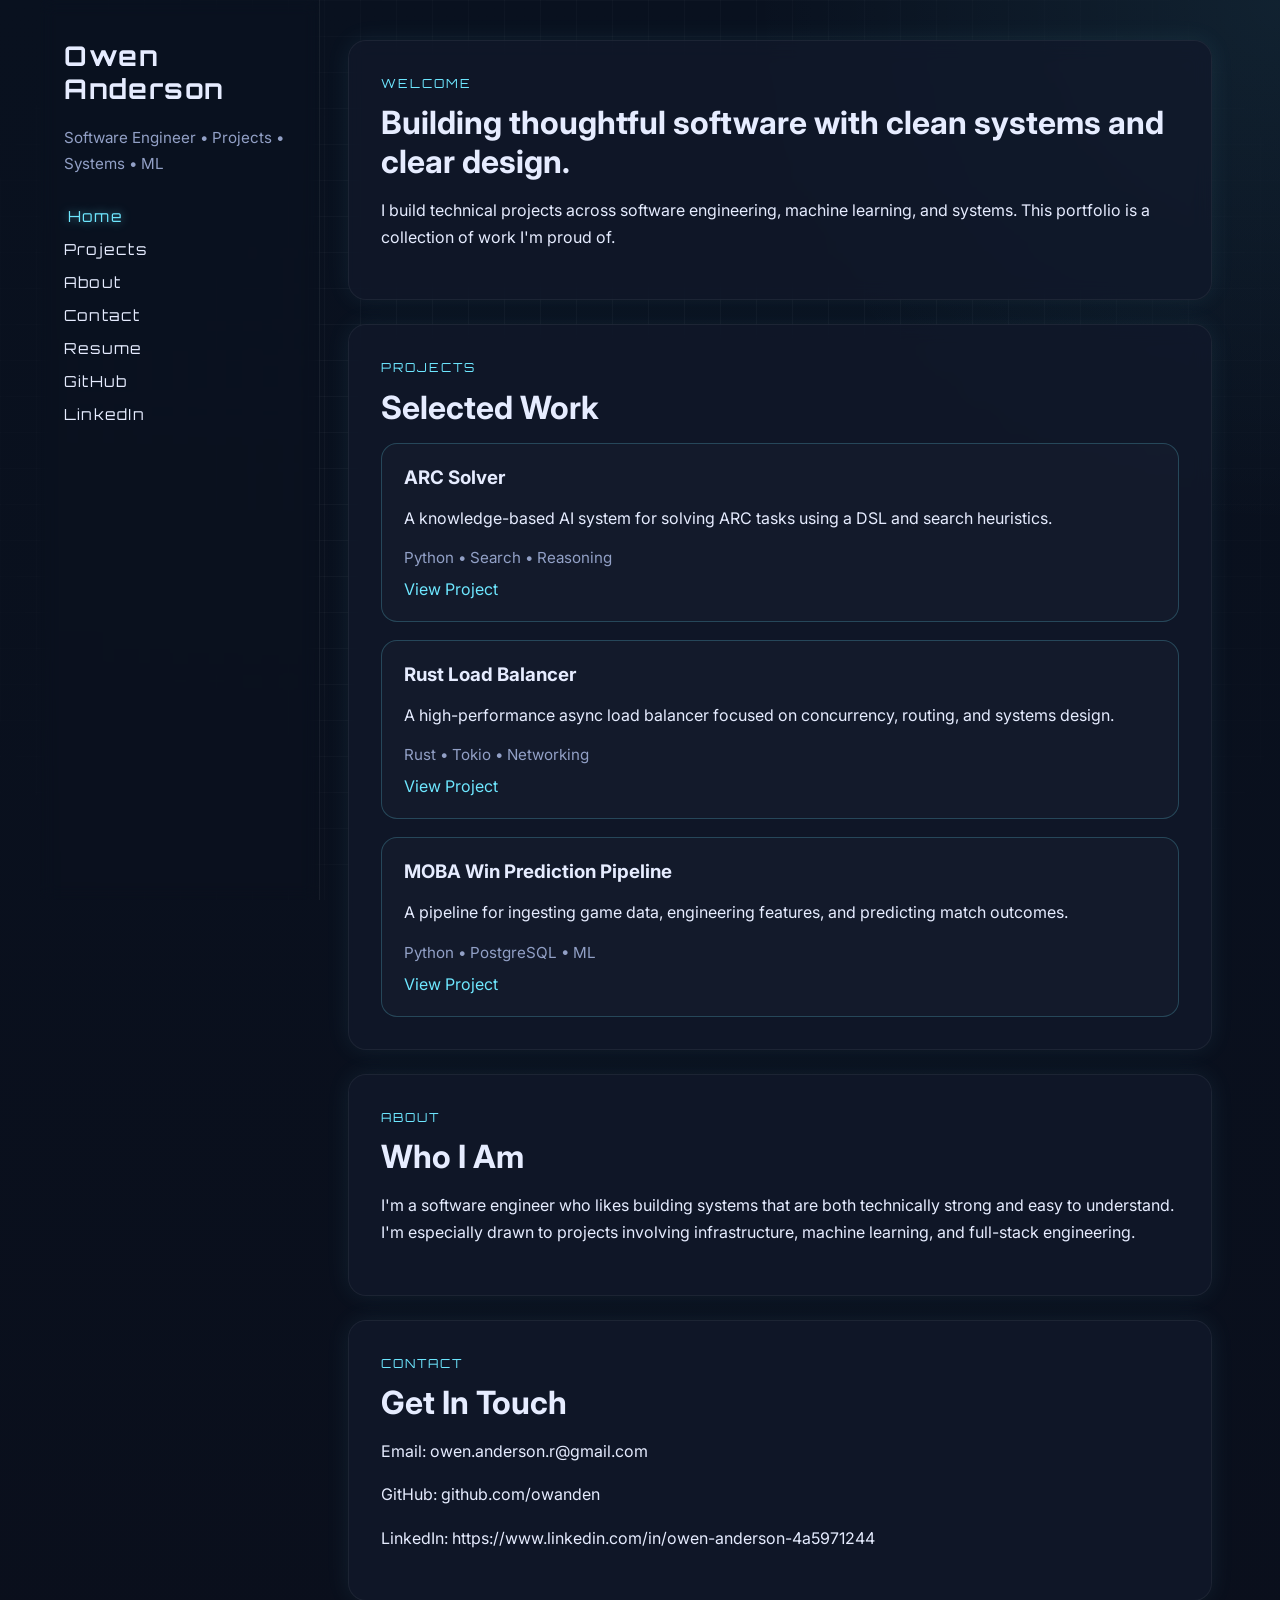
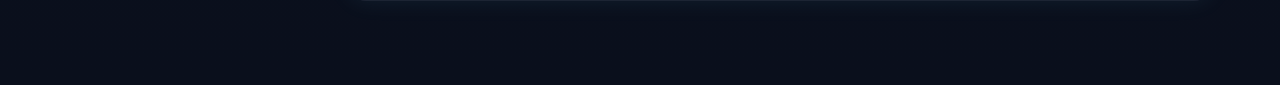
==== index.html @ 8ccf1b40 "small fix" ====
<!DOCTYPE html>
<html lang="en">

<head>
    <meta charset="UTF-8" />
    <meta name="viewport" content="width=device-width, initial-scale=1.0" />
    <title>Owen Anderson | Portfolio</title>

    <link rel="preconnect" href="https://fonts.googleapis.com">
    <link rel="preconnect" href="https://fonts.gstatic.com" crossorigin>
    <link
        href="https://fonts.googleapis.com/css2?family=Inter:wght@400;500;600&family=Orbitron:wght@500;700&display=swap"
        rel="stylesheet">

    <link rel="stylesheet" href="style.css" />
</head>

<body>
    <div class="background-grid"></div>

    <div class="layout">
        <aside class="sidebar">
            <div class="sidebar-inner">
                <h1 class="site-title">Owen Anderson</h1>
                <p class="site-tagline">Software Engineer • Projects • Systems • ML</p>

                <nav class="nav">
                    <a href="#home" class="nav-link">Home</a>
                    <a href="#projects" class="nav-link">Projects</a>
                    <a href="#about" class="nav-link">About</a>
                    <a href="#contact" class="nav-link">Contact</a>
                    <a href="Resume.pdf" class="nav-link" target="_blank">Resume</a>
                    <a href="https://github.com/owanden" class="nav-link" target="_blank">GitHub</a>
                    <a href="https://www.linkedin.com/in/owen-anderson-4a5971244" class="nav-link"
                        target="_blank">LinkedIn</a>
                </nav>
            </div>
        </aside>

        <main class="content">
            <section id="home" class="panel hero">
                <p class="eyebrow">WELCOME</p>
                <h2>Building thoughtful software with clean systems and clear design.</h2>
                <p>
                    I build technical projects across software engineering, machine learning,
                    and systems. This portfolio is a collection of work I'm proud of.
                </p>
            </section>

            <section id="projects" class="panel">
                <p class="eyebrow">PROJECTS</p>
                <h2>Selected Work</h2>

                <div class="project-list">
                    <article class="project-card">
                        <h3>ARC Solver</h3>
                        <p>
                            A knowledge-based AI system for solving ARC tasks using a DSL and search heuristics.
                        </p>
                        <div class="project-meta">Python • Search • Reasoning</div>
                        <a href="#">View Project</a>
                    </article>

                    <article class="project-card">
                        <h3>Rust Load Balancer</h3>
                        <p>
                            A high-performance async load balancer focused on concurrency, routing, and systems design.
                        </p>
                        <div class="project-meta">Rust • Tokio • Networking</div>
                        <a href="#">View Project</a>
                    </article>

                    <article class="project-card">
                        <h3>MOBA Win Prediction Pipeline</h3>
                        <p>
                            A pipeline for ingesting game data, engineering features, and predicting match outcomes.
                        </p>
                        <div class="project-meta">Python • PostgreSQL • ML</div>
                        <a href="#">View Project</a>
                    </article>
                </div>
            </section>

            <section id="about" class="panel">
                <p class="eyebrow">ABOUT</p>
                <h2>Who I Am</h2>
                <p>
                    I'm a software engineer who likes building systems that are both technically strong
                    and easy to understand. I'm especially drawn to projects involving infrastructure,
                    machine learning, and full-stack engineering.
                </p>
            </section>

            <section id="contact" class="panel">
                <p class="eyebrow">CONTACT</p>
                <h2>Get In Touch</h2>
                <p>Email: owen.anderson.r@gmail.com</p>
                <p>GitHub: github.com/owanden</p>
                <p>LinkedIn: https://www.linkedin.com/in/owen-anderson-4a5971244</p>
            </section>
        </main>
    </div>

    <script src="script.js"></script>
</body>

</html>
---- style.css ----
:root {
    --bg: #0a0f1c;
    --bg-secondary: #11192b;
    --panel: rgba(17, 25, 43, 0.78);
    --text: #e6ecff;
    --muted: #92a0c6;
    --accent: #6ee7ff;
    --accent-hover: #9af0ff;
    --border: rgba(110, 231, 255, 0.22);
    --shadow: 0 0 24px rgba(110, 231, 255, 0.08);
    --max-width: 1200px;
    --sidebar-width: 280px;
    --radius: 18px;
}

* {
    box-sizing: border-box;
}

html {
    scroll-behavior: smooth;
}

body {
    margin: 0;
    background:
        radial-gradient(circle at top right, rgba(110, 231, 255, 0.08), transparent 25%),
        linear-gradient(180deg, #09111f 0%, #0a0f1c 100%);
    color: var(--text);
    font-family: "Inter", sans-serif;
    min-height: 100vh;
    position: relative;
}

.background-grid {
    position: fixed;
    inset: 0;
    background-image:
        linear-gradient(rgba(255, 255, 255, 0.03) 1px, transparent 1px),
        linear-gradient(90deg, rgba(255, 255, 255, 0.03) 1px, transparent 1px);
    background-size: 36px 36px;
    mask-image: radial-gradient(circle at center, black 40%, transparent 100%);
    pointer-events: none;
    z-index: 0;
}

.layout {
    display: flex;
    max-width: var(--max-width);
    margin: 0 auto;
    position: relative;
    z-index: 1;
}

.sidebar {
    width: var(--sidebar-width);
    min-height: 100vh;
    position: sticky;
    top: 0;
    align-self: flex-start;
    padding: 40px 24px;
    border-right: 1px solid rgba(255, 255, 255, 0.06);
    backdrop-filter: blur(8px);
}

.sidebar-inner {
    display: flex;
    flex-direction: column;
    gap: 20px;
}

.site-title {
    margin: 0;
    font-family: "Orbitron", sans-serif;
    font-size: 1.7rem;
    line-height: 1.2;
    letter-spacing: 0.06em;
}

.site-tagline {
    margin: 0;
    color: var(--muted);
    font-size: 0.95rem;
}

.nav {
    display: flex;
    flex-direction: column;
    gap: 14px;
    margin-top: 10px;
}

.nav-link {
    color: var(--text);
    text-decoration: none;
    font-family: "Orbitron", sans-serif;
    font-size: 0.95rem;
    letter-spacing: 0.08em;
    width: fit-content;
    transition: color 0.2s ease, text-shadow 0.2s ease, transform 0.2s ease;
}

.nav-link:hover,
.nav-link.active {
    color: var(--accent);
    text-shadow: 0 0 10px rgba(110, 231, 255, 0.6);
    transform: translateX(4px);
}

.content {
    flex: 1;
    padding: 40px 28px 60px;
}

.panel {
    background: var(--panel);
    border: 1px solid rgba(255, 255, 255, 0.06);
    box-shadow: var(--shadow);
    border-radius: var(--radius);
    padding: 32px;
    margin-bottom: 24px;
    backdrop-filter: blur(10px);
}

.eyebrow {
    margin: 0 0 10px;
    color: var(--accent);
    font-family: "Orbitron", sans-serif;
    font-size: 0.78rem;
    letter-spacing: 0.16em;
}

h2 {
    margin-top: 0;
    margin-bottom: 16px;
    font-size: 2rem;
    line-height: 1.2;
}

p {
    color: var(--text);
    line-height: 1.7;
}

.project-list {
    display: grid;
    gap: 18px;
}

.project-card {
    padding: 22px;
    border-radius: 16px;
    background: rgba(255, 255, 255, 0.02);
    border: 1px solid var(--border);
    transition: transform 0.2s ease, border-color 0.2s ease, box-shadow 0.2s ease;
}

.project-card:hover {
    transform: translateY(-3px);
    border-color: rgba(110, 231, 255, 0.5);
    box-shadow: 0 0 22px rgba(110, 231, 255, 0.08);
}

.project-card h3 {
    margin-top: 0;
    margin-bottom: 10px;
}

.project-meta {
    color: var(--muted);
    font-size: 0.95rem;
    margin-bottom: 12px;
}

.project-card a {
    color: var(--accent);
    text-decoration: none;
}

.project-card a:hover {
    color: var(--accent-hover);
}

@media (max-width: 900px) {
    .layout {
        flex-direction: column;
    }

    .sidebar {
        width: 100%;
        min-height: auto;
        position: relative;
        border-right: none;
        border-bottom: 1px solid rgba(255, 255, 255, 0.06);
    }

    .content {
        padding-top: 24px;
    }

    .nav {
        flex-wrap: wrap;
        flex-direction: row;
    }
}

@media (max-width: 600px) {

    .content,
    .sidebar {
        padding-left: 18px;
        padding-right: 18px;
    }

    .panel {
        padding: 22px;
    }

    h2 {
        font-size: 1.6rem;
    }

    .site-title {
        font-size: 1.4rem;
    }
}
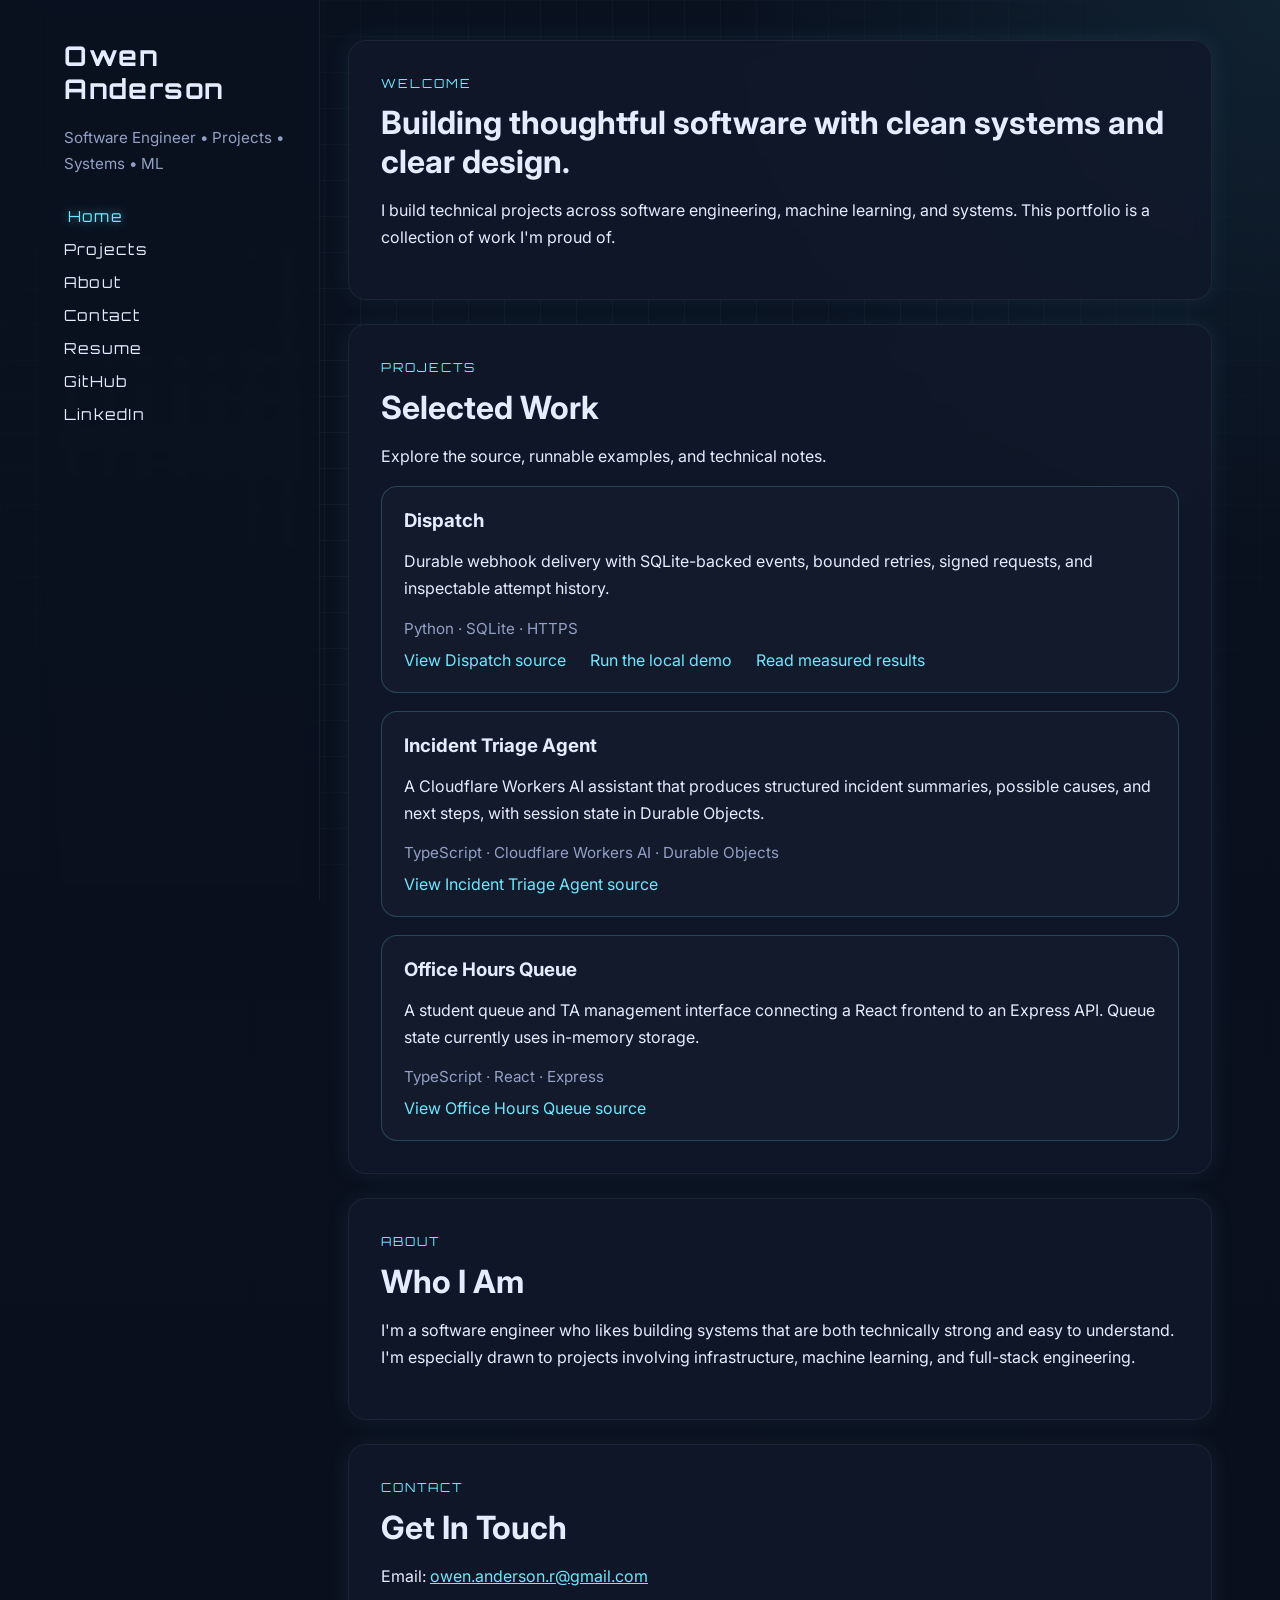
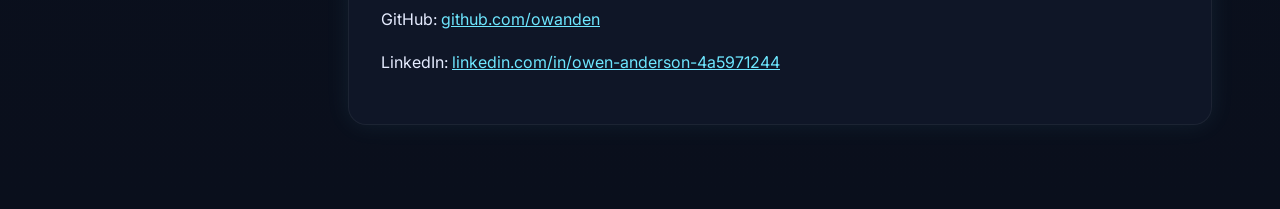
==== commit caf91871: "Replace placeholder project links with public source and demos" ====
--- a/index.html
+++ b/index.html
@@ -24,15 +24,15 @@
                 <h1 class="site-title">Owen Anderson</h1>
                 <p class="site-tagline">Software Engineer • Projects • Systems • ML</p>
 
-                <nav class="nav">
+                <nav class="nav" aria-label="Main navigation">
                     <a href="#home" class="nav-link">Home</a>
                     <a href="#projects" class="nav-link">Projects</a>
                     <a href="#about" class="nav-link">About</a>
                     <a href="#contact" class="nav-link">Contact</a>
-                    <a href="Resume.pdf" class="nav-link" target="_blank">Resume</a>
-                    <a href="https://github.com/owanden" class="nav-link" target="_blank">GitHub</a>
+                    <a href="Resume.pdf" class="nav-link" target="_blank" rel="noopener noreferrer">Resume</a>
+                    <a href="https://github.com/owanden" class="nav-link" target="_blank" rel="noopener noreferrer">GitHub</a>
                     <a href="https://www.linkedin.com/in/owen-anderson-4a5971244" class="nav-link"
-                        target="_blank">LinkedIn</a>
+                        target="_blank" rel="noopener noreferrer">LinkedIn</a>
                 </nav>
             </div>
         </aside>
@@ -51,32 +51,40 @@
                 <p class="eyebrow">PROJECTS</p>
                 <h2>Selected Work</h2>
 
+                <p>Explore the source, runnable examples, and technical notes.</p>
                 <div class="project-list">
                     <article class="project-card">
-                        <h3>ARC Solver</h3>
+                        <h3>Dispatch</h3>
                         <p>
-                            A knowledge-based AI system for solving ARC tasks using a DSL and search heuristics.
+                            Durable webhook delivery with SQLite-backed events, bounded retries,
+                            signed requests, and inspectable attempt history.
                         </p>
-                        <div class="project-meta">Python • Search • Reasoning</div>
-                        <a href="#">View Project</a>
+                        <div class="project-meta">Python · SQLite · HTTPS</div>
+                        <div class="project-actions">
+                            <a href="https://github.com/owanden/dispatch">View Dispatch source</a>
+                            <a href="https://github.com/owanden/dispatch#run-the-demo">Run the local demo</a>
+                            <a href="https://github.com/owanden/dispatch/blob/main/docs/benchmarks.md">Read measured results</a>
+                        </div>
                     </article>
 
                     <article class="project-card">
-                        <h3>Rust Load Balancer</h3>
+                        <h3>Incident Triage Agent</h3>
                         <p>
-                            A high-performance async load balancer focused on concurrency, routing, and systems design.
+                            A Cloudflare Workers AI assistant that produces structured incident summaries,
+                            possible causes, and next steps, with session state in Durable Objects.
                         </p>
-                        <div class="project-meta">Rust • Tokio • Networking</div>
-                        <a href="#">View Project</a>
+                        <div class="project-meta">TypeScript · Cloudflare Workers AI · Durable Objects</div>
+                        <a href="https://github.com/owanden/cf_ai_incident_triage_agent">View Incident Triage Agent source</a>
                     </article>
 
                     <article class="project-card">
-                        <h3>MOBA Win Prediction Pipeline</h3>
+                        <h3>Office Hours Queue</h3>
                         <p>
-                            A pipeline for ingesting game data, engineering features, and predicting match outcomes.
+                            A student queue and TA management interface connecting a React frontend
+                            to an Express API. Queue state currently uses in-memory storage.
                         </p>
-                        <div class="project-meta">Python • PostgreSQL • ML</div>
-                        <a href="#">View Project</a>
+                        <div class="project-meta">TypeScript · React · Express</div>
+                        <a href="https://github.com/owanden/OH-Queue">View Office Hours Queue source</a>
                     </article>
                 </div>
             </section>
@@ -94,9 +102,9 @@
             <section id="contact" class="panel">
                 <p class="eyebrow">CONTACT</p>
                 <h2>Get In Touch</h2>
-                <p>Email: owen.anderson.r@gmail.com</p>
-                <p>GitHub: github.com/owanden</p>
-                <p>LinkedIn: https://www.linkedin.com/in/owen-anderson-4a5971244</p>
+                <p>Email: <a href="mailto:owen.anderson.r@gmail.com">owen.anderson.r@gmail.com</a></p>
+                <p>GitHub: <a href="https://github.com/owanden">github.com/owanden</a></p>
+                <p>LinkedIn: <a href="https://www.linkedin.com/in/owen-anderson-4a5971244">linkedin.com/in/owen-anderson-4a5971244</a></p>
             </section>
         </main>
     </div>
--- a/style.css
+++ b/style.css
@@ -109,6 +109,7 @@
 
 .content {
     flex: 1;
+    min-width: 0;
     padding: 40px 28px 60px;
 }
 
@@ -223,4 +224,31 @@
     .site-title {
         font-size: 1.4rem;
     }
-}+}
+.project-actions {
+    display: flex;
+    flex-wrap: wrap;
+    gap: 12px 24px;
+}
+
+#contact a {
+    color: var(--accent);
+    overflow-wrap: anywhere;
+}
+
+a:focus-visible {
+    outline: 2px solid var(--accent);
+    outline-offset: 5px;
+    border-radius: 2px;
+}
+
+@media (prefers-reduced-motion: reduce) {
+    html {
+        scroll-behavior: auto;
+    }
+
+    .nav-link,
+    .project-card {
+        transition: none;
+    }
+}
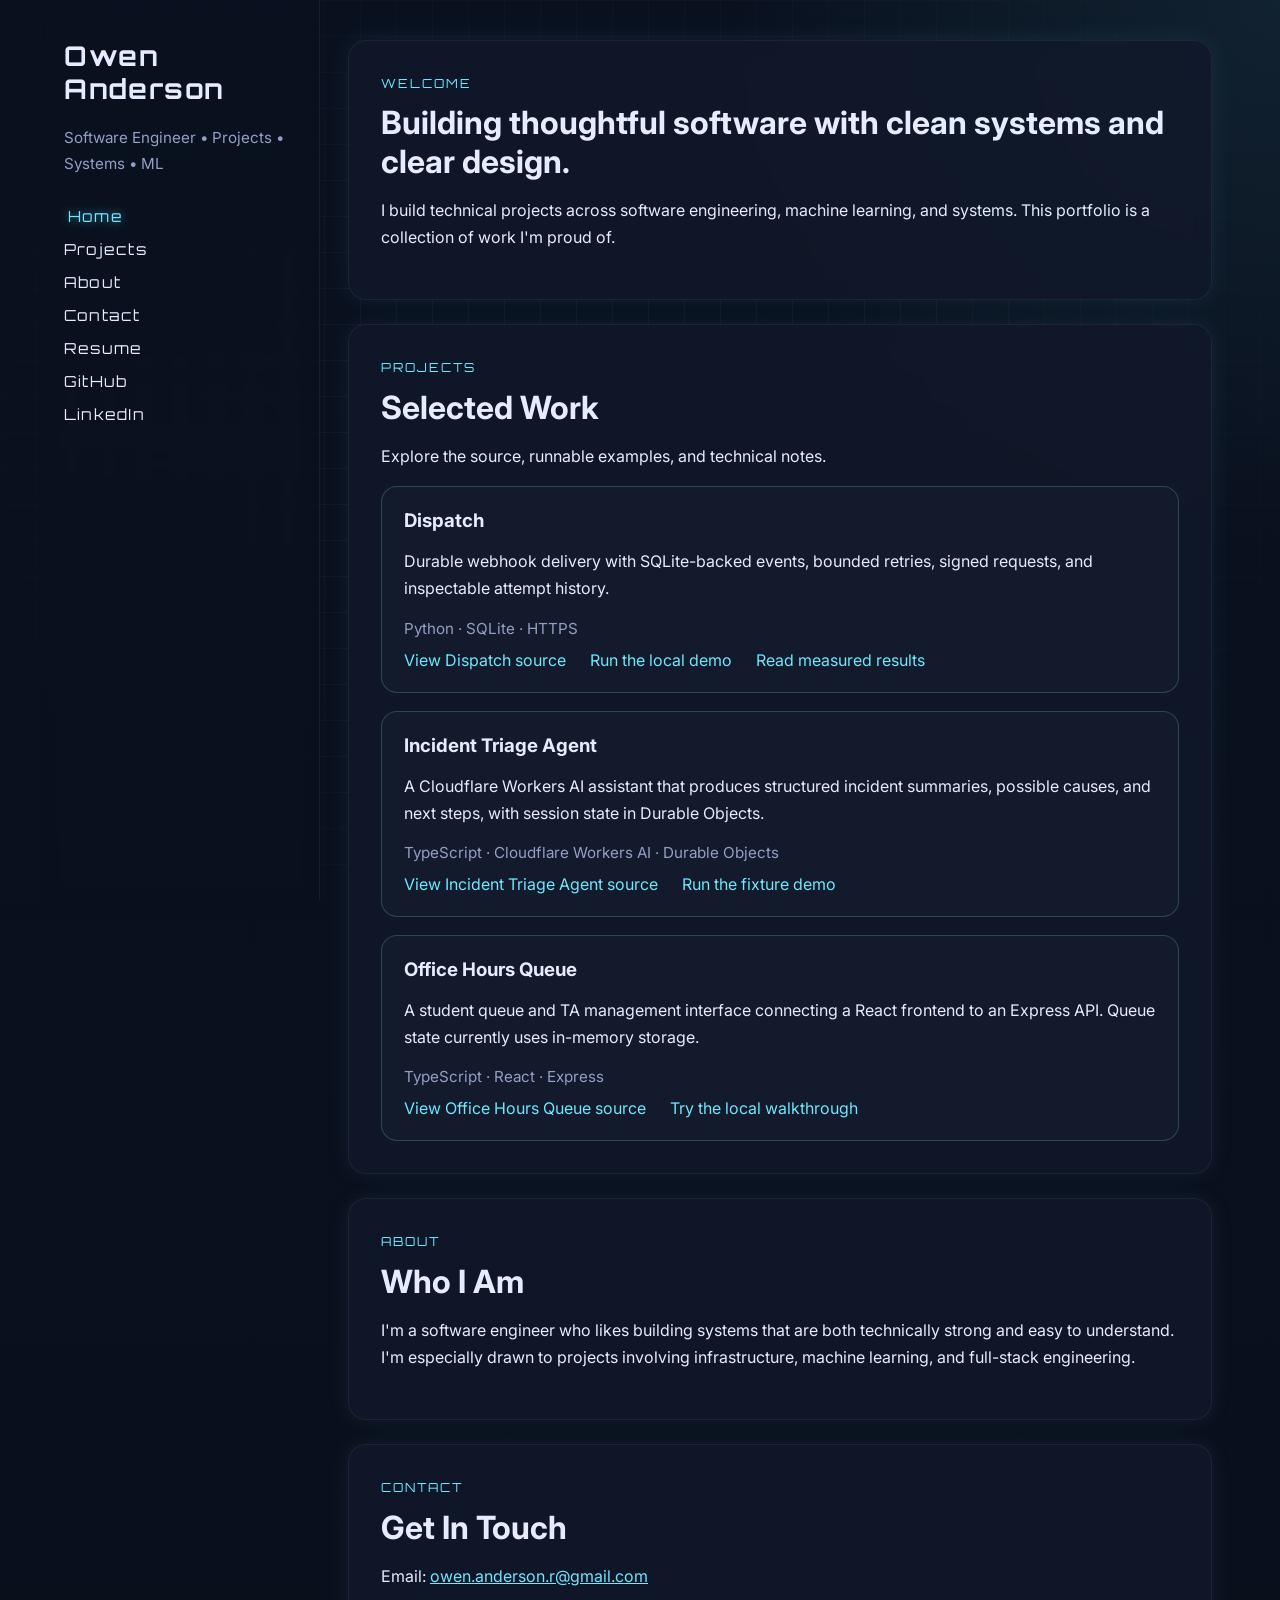
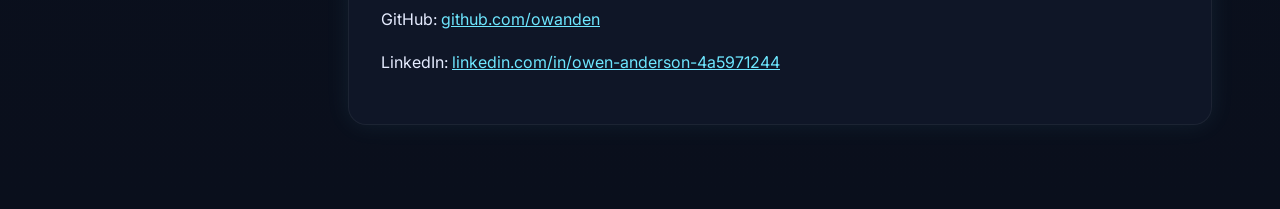
==== commit ff932caa: "Link project demos from portfolio cards" ====
--- a/index.html
+++ b/index.html
@@ -12,7 +12,7 @@
         href="https://fonts.googleapis.com/css2?family=Inter:wght@400;500;600&family=Orbitron:wght@500;700&display=swap"
         rel="stylesheet">
 
-    <link rel="stylesheet" href="style.css" />
+    <link rel="stylesheet" href="style.css?v=20261020" />
 </head>
 
 <body>
@@ -74,7 +74,10 @@
                             possible causes, and next steps, with session state in Durable Objects.
                         </p>
                         <div class="project-meta">TypeScript · Cloudflare Workers AI · Durable Objects</div>
-                        <a href="https://github.com/owanden/cf_ai_incident_triage_agent">View Incident Triage Agent source</a>
+                        <div class="project-actions">
+                            <a href="https://github.com/owanden/cf_ai_incident_triage_agent">View Incident Triage Agent source</a>
+                            <a href="https://github.com/owanden/cf_ai_incident_triage_agent#run-the-fixture-demo">Run the fixture demo</a>
+                        </div>
                     </article>
 
                     <article class="project-card">
@@ -84,7 +87,10 @@
                             to an Express API. Queue state currently uses in-memory storage.
                         </p>
                         <div class="project-meta">TypeScript · React · Express</div>
-                        <a href="https://github.com/owanden/OH-Queue">View Office Hours Queue source</a>
+                        <div class="project-actions">
+                            <a href="https://github.com/owanden/OH-Queue">View Office Hours Queue source</a>
+                            <a href="https://github.com/owanden/OH-Queue/blob/main/docs/demo.md">Try the local walkthrough</a>
+                        </div>
                     </article>
                 </div>
             </section>
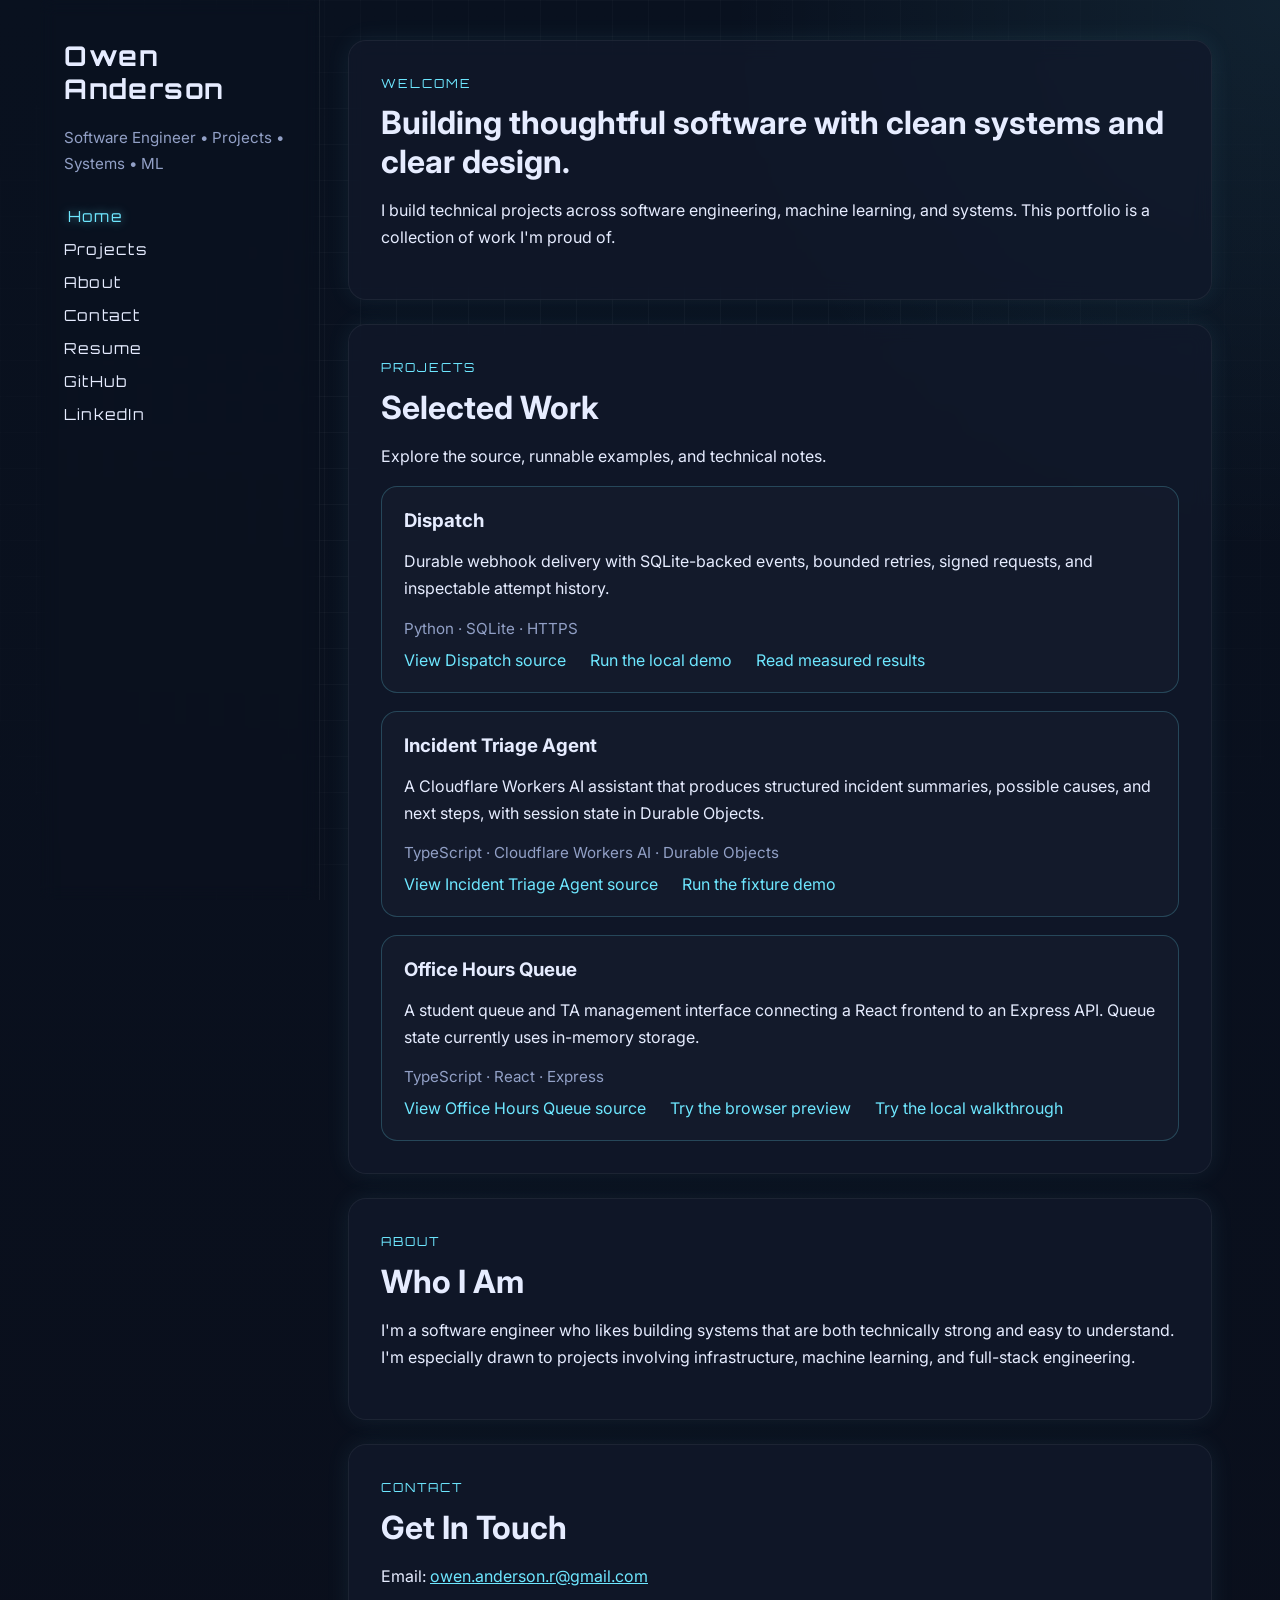
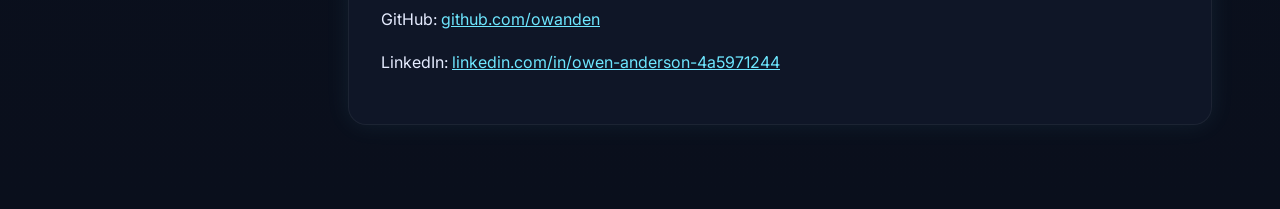
==== commit ebe3a221: "Publish synthetic queue preview on portfolio" ====
--- a/index.html
+++ b/index.html
@@ -89,6 +89,7 @@
                         <div class="project-meta">TypeScript · React · Express</div>
                         <div class="project-actions">
                             <a href="https://github.com/owanden/OH-Queue">View Office Hours Queue source</a>
+                            <a href="demos/office-hours-queue/">Try the browser preview</a>
                             <a href="https://github.com/owanden/OH-Queue/blob/main/docs/demo.md">Try the local walkthrough</a>
                         </div>
                     </article>
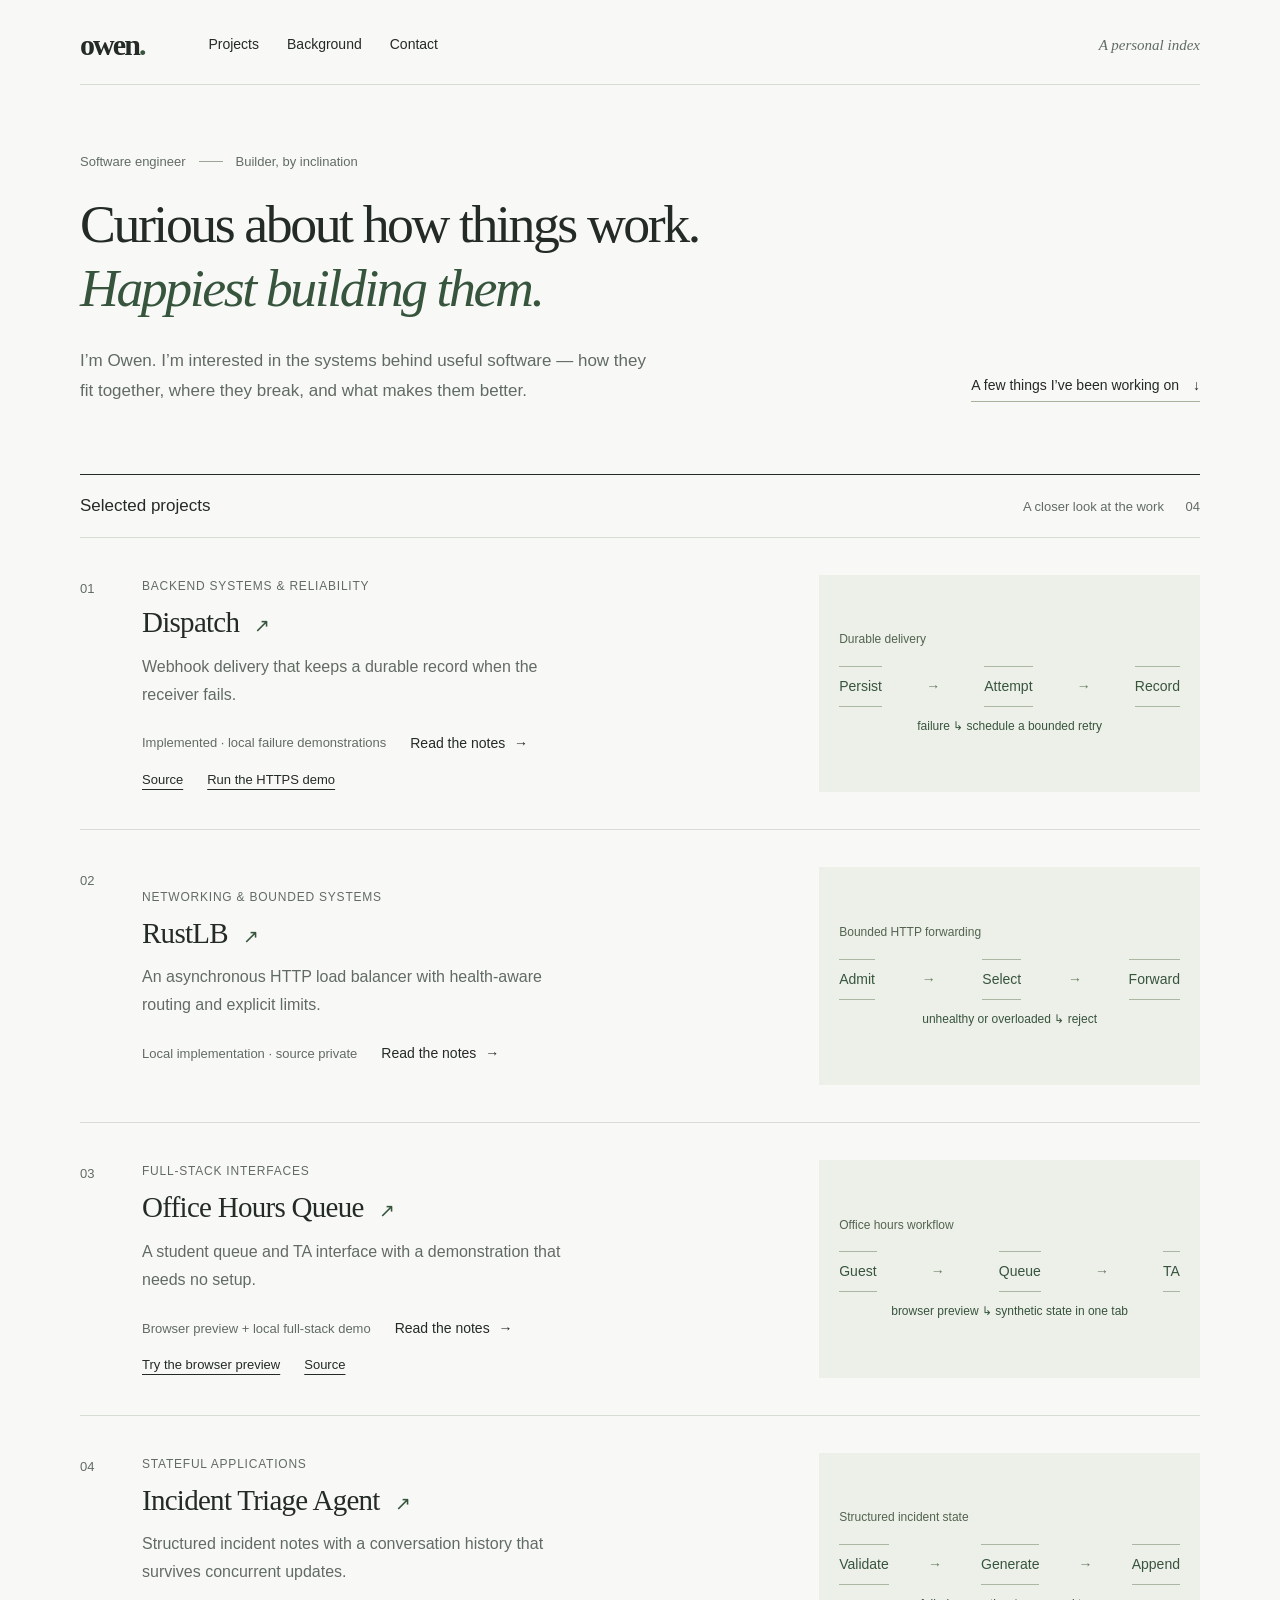
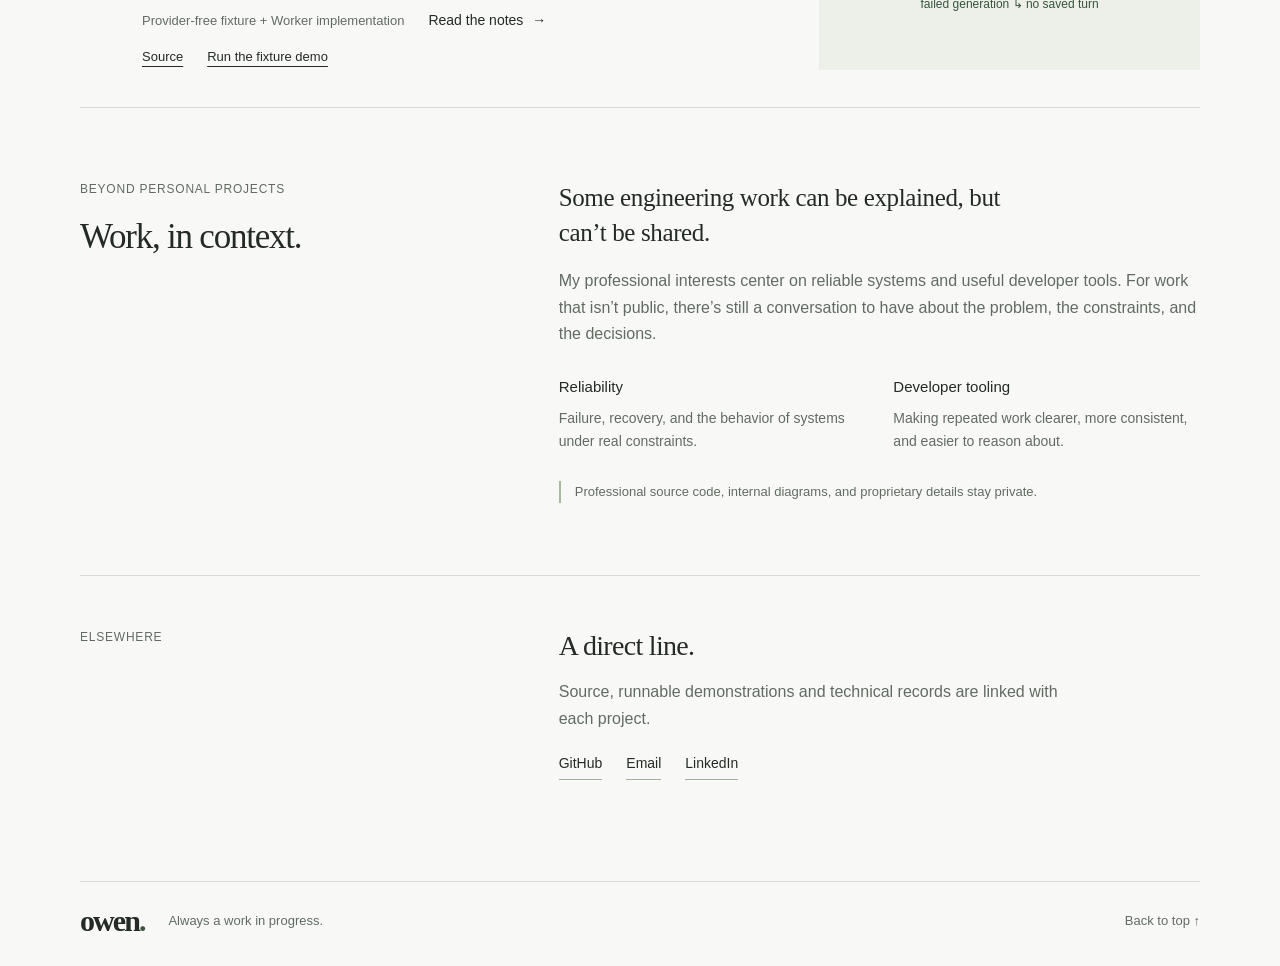
==== commit e67bf90e: "Publish project-first portfolio redesign with RustLB" ====
--- a/index.html
+++ b/index.html
@@ -1,122 +1,6 @@
-<!DOCTYPE html>
-<html lang="en">
-
-<head>
-    <meta charset="UTF-8" />
-    <meta name="viewport" content="width=device-width, initial-scale=1.0" />
-    <title>Owen Anderson | Portfolio</title>
-
-    <link rel="preconnect" href="https://fonts.googleapis.com">
-    <link rel="preconnect" href="https://fonts.gstatic.com" crossorigin>
-    <link
-        href="https://fonts.googleapis.com/css2?family=Inter:wght@400;500;600&family=Orbitron:wght@500;700&display=swap"
-        rel="stylesheet">
-
-    <link rel="stylesheet" href="style.css?v=20261020" />
-</head>
-
-<body>
-    <div class="background-grid"></div>
-
-    <div class="layout">
-        <aside class="sidebar">
-            <div class="sidebar-inner">
-                <h1 class="site-title">Owen Anderson</h1>
-                <p class="site-tagline">Software Engineer • Projects • Systems • ML</p>
-
-                <nav class="nav" aria-label="Main navigation">
-                    <a href="#home" class="nav-link">Home</a>
-                    <a href="#projects" class="nav-link">Projects</a>
-                    <a href="#about" class="nav-link">About</a>
-                    <a href="#contact" class="nav-link">Contact</a>
-                    <a href="Resume.pdf" class="nav-link" target="_blank" rel="noopener noreferrer">Resume</a>
-                    <a href="https://github.com/owanden" class="nav-link" target="_blank" rel="noopener noreferrer">GitHub</a>
-                    <a href="https://www.linkedin.com/in/owen-anderson-4a5971244" class="nav-link"
-                        target="_blank" rel="noopener noreferrer">LinkedIn</a>
-                </nav>
-            </div>
-        </aside>
-
-        <main class="content">
-            <section id="home" class="panel hero">
-                <p class="eyebrow">WELCOME</p>
-                <h2>Building thoughtful software with clean systems and clear design.</h2>
-                <p>
-                    I build technical projects across software engineering, machine learning,
-                    and systems. This portfolio is a collection of work I'm proud of.
-                </p>
-            </section>
-
-            <section id="projects" class="panel">
-                <p class="eyebrow">PROJECTS</p>
-                <h2>Selected Work</h2>
-
-                <p>Explore the source, runnable examples, and technical notes.</p>
-                <div class="project-list">
-                    <article class="project-card">
-                        <h3>Dispatch</h3>
-                        <p>
-                            Durable webhook delivery with SQLite-backed events, bounded retries,
-                            signed requests, and inspectable attempt history.
-                        </p>
-                        <div class="project-meta">Python · SQLite · HTTPS</div>
-                        <div class="project-actions">
-                            <a href="https://github.com/owanden/dispatch">View Dispatch source</a>
-                            <a href="https://github.com/owanden/dispatch#run-the-demo">Run the local demo</a>
-                            <a href="https://github.com/owanden/dispatch/blob/main/docs/benchmarks.md">Read measured results</a>
-                        </div>
-                    </article>
-
-                    <article class="project-card">
-                        <h3>Incident Triage Agent</h3>
-                        <p>
-                            A Cloudflare Workers AI assistant that produces structured incident summaries,
-                            possible causes, and next steps, with session state in Durable Objects.
-                        </p>
-                        <div class="project-meta">TypeScript · Cloudflare Workers AI · Durable Objects</div>
-                        <div class="project-actions">
-                            <a href="https://github.com/owanden/cf_ai_incident_triage_agent">View Incident Triage Agent source</a>
-                            <a href="https://github.com/owanden/cf_ai_incident_triage_agent#run-the-fixture-demo">Run the fixture demo</a>
-                        </div>
-                    </article>
-
-                    <article class="project-card">
-                        <h3>Office Hours Queue</h3>
-                        <p>
-                            A student queue and TA management interface connecting a React frontend
-                            to an Express API. Queue state currently uses in-memory storage.
-                        </p>
-                        <div class="project-meta">TypeScript · React · Express</div>
-                        <div class="project-actions">
-                            <a href="https://github.com/owanden/OH-Queue">View Office Hours Queue source</a>
-                            <a href="demos/office-hours-queue/">Try the browser preview</a>
-                            <a href="https://github.com/owanden/OH-Queue/blob/main/docs/demo.md">Try the local walkthrough</a>
-                        </div>
-                    </article>
-                </div>
-            </section>
-
-            <section id="about" class="panel">
-                <p class="eyebrow">ABOUT</p>
-                <h2>Who I Am</h2>
-                <p>
-                    I'm a software engineer who likes building systems that are both technically strong
-                    and easy to understand. I'm especially drawn to projects involving infrastructure,
-                    machine learning, and full-stack engineering.
-                </p>
-            </section>
-
-            <section id="contact" class="panel">
-                <p class="eyebrow">CONTACT</p>
-                <h2>Get In Touch</h2>
-                <p>Email: <a href="mailto:owen.anderson.r@gmail.com">owen.anderson.r@gmail.com</a></p>
-                <p>GitHub: <a href="https://github.com/owanden">github.com/owanden</a></p>
-                <p>LinkedIn: <a href="https://www.linkedin.com/in/owen-anderson-4a5971244">linkedin.com/in/owen-anderson-4a5971244</a></p>
-            </section>
-        </main>
-    </div>
-
-    <script src="script.js"></script>
-</body>
-
-</html>+<!doctype html>
+<html lang="en"><head><meta charset="utf-8"><meta name="viewport" content="width=device-width, initial-scale=1"><meta name="color-scheme" content="light"><meta name="description" content="Software projects, engineering notes, and an interest in how things work."><meta property="og:title" content="Owen — Software engineer"><meta property="og:description" content="Software projects, engineering notes, and an interest in how things work."><meta property="og:type" content="website"><title>Owen — Software engineer</title><link rel="icon" href="/favicon.svg" type="image/svg+xml"><link rel="stylesheet" href="/styles.css"></head><body><a class="skip" href="#main">Skip to content</a><header class="site-header"><a class="wordmark" href="/" aria-label="Owen, home">owen<span class="wordmark-dot">.</span></a><nav aria-label="Main navigation"><a href="#projects">Projects</a><a href="#background">Background</a><a href="#elsewhere">Contact</a></nav><span class="header-note">A personal index</span></header>
+<main id="main"><div id="top"></div><section class="intro" aria-labelledby="intro-title"><div class="intro-caption"><span>Software engineer</span><span class="small-rule"></span><span>Builder, by inclination</span></div><h1 id="intro-title">Curious about how things work.<br><em>Happiest building them.</em></h1><div class="intro-bottom"><p>I’m Owen. I’m interested in the systems behind useful software — how they fit together, where they break, and what makes them better.</p><a class="text-link" href="#projects">A few things I’ve been working on <span aria-hidden="true">↓</span></a></div></section>
+<section class="projects" id="projects" aria-labelledby="projects-title"><div class="section-heading"><h2 id="projects-title">Selected projects</h2><span>A closer look at the work <span class="count">04</span></span></div><article class="project-row"><div class="project-number">01</div><div class="project-copy"><p class="eyebrow">Backend systems &amp; reliability</p><h3><a href="/projects/dispatch/">Dispatch<span class="project-arrow" aria-hidden="true">↗</span></a></h3><p class="project-description">Webhook delivery that keeps a durable record when the receiver fails.</p><div class="project-meta"><span>Implemented · local failure demonstrations</span><a href="/projects/dispatch/" aria-label="Read Dispatch">Read the notes <span aria-hidden="true">→</span></a></div><div class="project-links"><a href="https://github.com/owanden/dispatch">Source</a><a href="https://github.com/owanden/dispatch#run-the-demo">Run the HTTPS demo</a></div></div><div class="project-visual delivery-visual" aria-hidden="true"><div class="delivery-label">Durable delivery</div><div class="delivery-flow"><span>Persist</span><b>→</b><span>Attempt</span><b>→</b><span>Record</span></div><div class="delivery-retry">failure ↳ schedule a bounded retry</div></div></article><article class="project-row"><div class="project-number">02</div><div class="project-copy"><p class="eyebrow">Networking &amp; bounded systems</p><h3><a href="/projects/rustlb/">RustLB<span class="project-arrow" aria-hidden="true">↗</span></a></h3><p class="project-description">An asynchronous HTTP load balancer with health-aware routing and explicit limits.</p><div class="project-meta"><span>Local implementation · source private</span><a href="/projects/rustlb/" aria-label="Read RustLB">Read the notes <span aria-hidden="true">→</span></a></div></div><div class="project-visual delivery-visual" aria-hidden="true"><div class="delivery-label">Bounded HTTP forwarding</div><div class="delivery-flow"><span>Admit</span><b>→</b><span>Select</span><b>→</b><span>Forward</span></div><div class="delivery-retry">unhealthy or overloaded ↳ reject</div></div></article><article class="project-row"><div class="project-number">03</div><div class="project-copy"><p class="eyebrow">Full-stack interfaces</p><h3><a href="/projects/office-hours-queue/">Office Hours Queue<span class="project-arrow" aria-hidden="true">↗</span></a></h3><p class="project-description">A student queue and TA interface with a demonstration that needs no setup.</p><div class="project-meta"><span>Browser preview + local full-stack demo</span><a href="/projects/office-hours-queue/" aria-label="Read Office Hours Queue">Read the notes <span aria-hidden="true">→</span></a></div><div class="project-links"><a href="https://owanden.github.io/demos/office-hours-queue/">Try the browser preview</a><a href="https://github.com/owanden/OH-Queue">Source</a></div></div><div class="project-visual delivery-visual" aria-hidden="true"><div class="delivery-label">Office hours workflow</div><div class="delivery-flow"><span>Guest</span><b>→</b><span>Queue</span><b>→</b><span>TA</span></div><div class="delivery-retry">browser preview ↳ synthetic state in one tab</div></div></article><article class="project-row"><div class="project-number">04</div><div class="project-copy"><p class="eyebrow">Stateful applications</p><h3><a href="/projects/incident-triage/">Incident Triage Agent<span class="project-arrow" aria-hidden="true">↗</span></a></h3><p class="project-description">Structured incident notes with a conversation history that survives concurrent updates.</p><div class="project-meta"><span>Provider-free fixture + Worker implementation</span><a href="/projects/incident-triage/" aria-label="Read Incident Triage Agent">Read the notes <span aria-hidden="true">→</span></a></div><div class="project-links"><a href="https://github.com/owanden/cf_ai_incident_triage_agent">Source</a><a href="https://github.com/owanden/cf_ai_incident_triage_agent#run-the-fixture-demo">Run the fixture demo</a></div></div><div class="project-visual delivery-visual" aria-hidden="true"><div class="delivery-label">Structured incident state</div><div class="delivery-flow"><span>Validate</span><b>→</b><span>Generate</span><b>→</b><span>Append</span></div><div class="delivery-retry">failed generation ↳ no saved turn</div></div></article></section>
+<section class="background" id="background" aria-labelledby="background-title"><div><p class="eyebrow">Beyond personal projects</p><h2 id="background-title">Work, in context.</h2></div><div class="background-body"><p class="lead">Some engineering work can be explained, but can’t be shared.</p><p>My professional interests center on reliable systems and useful developer tools. For work that isn’t public, there’s still a conversation to have about the problem, the constraints, and the decisions.</p><div class="work-topics"><div><h3>Reliability</h3><p>Failure, recovery, and the behavior of systems under real constraints.</p></div><div><h3>Developer tooling</h3><p>Making repeated work clearer, more consistent, and easier to reason about.</p></div></div><p class="privacy-note">Professional source code, internal diagrams, and proprietary details stay private.</p></div></section>
+<section class="elsewhere" id="elsewhere" aria-labelledby="elsewhere-title"><p class="eyebrow">Elsewhere</p><div><h2 id="elsewhere-title">A direct line.</h2><p>Source, runnable demonstrations and technical records are linked with each project.</p><div class="case-links"><a class="text-link" href="https://github.com/owanden">GitHub</a><a class="text-link" href="mailto:owen.anderson.r@gmail.com">Email</a><a class="text-link" href="https://www.linkedin.com/in/owen-anderson-4a5971244">LinkedIn</a></div></div></section></main><footer class="site-footer"><a class="wordmark" href="/">owen<span class="wordmark-dot">.</span></a><p>Always a work in progress.</p><a href="#top">Back to top <span aria-hidden="true">↑</span></a></footer></body></html>
--- a/styles.css
+++ b/styles.css
@@ -0,0 +1,149 @@
+@layer reset, base, layout, components, responsive;
+@layer reset {
+  *, *::before, *::after { box-sizing: border-box; }
+  body, h1, h2, h3, p { margin: 0; }
+  svg { display: block; max-width: 100%; }
+}
+@layer base {
+  :root { --paper: #f8f9f7; --ink: #242a26; --muted: #626b63; --green: #37543d; --line: #d7ddd5; --wash: #edf0e9; --serif: Georgia, 'Times New Roman', serif; --sans: 'Segoe UI', Arial, sans-serif; }
+  html { scroll-behavior: smooth; scroll-padding-top: 32px; }
+  body { background: var(--paper); color: var(--ink); font-family: var(--sans); font-size: 16px; line-height: 1.65; -webkit-font-smoothing: antialiased; }
+  a { color: inherit; text-decoration-thickness: 1px; text-underline-offset: 5px; }
+  a:hover { color: var(--green); }
+  a:focus-visible { outline: 2px solid var(--green); outline-offset: 6px; border-radius: 1px; }
+  ::selection { background: #dbe4d4; color: #1c3524; }
+  h1, h2, h3 { font-weight: 400; }
+  .skip { position: fixed; left: 16px; top: -100px; z-index: 10; background: var(--ink); color: white; padding: 10px 18px; }
+  .skip:focus { top: 16px; }
+}
+@layer layout {
+  .site-header, main, .site-footer { width: min(1120px, calc(100% - 112px)); margin-inline: auto; }
+  .site-header { display: flex; align-items: center; gap: 64px; padding: 30px 0 24px; border-bottom: 1px solid var(--line); }
+  .site-header nav { display: flex; gap: 28px; }
+  .site-header nav a { font-size: 14px; text-decoration: none; }
+  .site-header nav a:hover { text-decoration: underline; }
+  .header-note { margin-left: auto; color: var(--muted); font-family: var(--serif); font-style: italic; font-size: 15px; }
+  .intro { padding: 66px 0 68px; }
+  .intro-caption { display: flex; align-items: center; gap: 13px; color: var(--muted); font-size: 13px; }
+  .small-rule { width: 24px; height: 1px; background: #9ca698; }
+  h1 { font-family: var(--serif); font-size: clamp(2.35rem, 4.2vw, 3.65rem); line-height: 1.18; letter-spacing: -.045em; margin: 21px 0 26px; }
+  h1 em { color: var(--green); font-weight: 400; }
+  .intro-bottom { display: flex; align-items: flex-end; justify-content: space-between; gap: 40px; }
+  .intro-bottom p { max-width: 570px; color: var(--muted); font-size: 17px; line-height: 1.75; }
+  .intro-bottom > a { flex-shrink: 0; font-size: 14px; margin-bottom: 4px; }
+  .section-heading { display: flex; align-items: baseline; justify-content: space-between; padding: 17px 0; border-top: 1px solid var(--ink); border-bottom: 1px solid var(--line); }
+  .section-heading h2 { font-size: 17px; font-weight: 500; }
+  .section-heading > span { color: var(--muted); font-size: 13px; }
+  .count { margin-left: 18px; font-variant-numeric: tabular-nums; }
+  .project-row { display: grid; grid-template-columns: 42px 1fr 34%; gap: 20px; padding: 37px 0; border-bottom: 1px solid var(--line); align-items: center; }
+  .project-number { color: var(--muted); font-size: 13px; align-self: start; padding-top: 3px; font-variant-numeric: tabular-nums; }
+  .project-copy { padding-right: 35px; }
+  .project-copy h3 { font-family: var(--serif); font-size: 29px; line-height: 1.25; letter-spacing: -.025em; margin: 9px 0 12px; }
+  .project-copy h3 a { text-decoration: none; }
+  .project-description { color: var(--muted); line-height: 1.75; max-width: 440px; }
+  .background { display: grid; grid-template-columns: 1fr 1.55fr; gap: 65px; padding: 72px 0; border-bottom: 1px solid var(--line); }
+  .background h2 { font-family: var(--serif); font-size: 35px; letter-spacing: -.035em; margin-top: 10px; }
+  .background-body > p { color: var(--muted); }
+  .background-body .lead { font-family: var(--serif); font-size: 25px; line-height: 1.4; letter-spacing: -.015em; color: var(--ink); margin-bottom: 18px; max-width: 450px; }
+  .work-topics { display: grid; grid-template-columns: 1fr 1fr; gap: 28px; margin: 28px 0; }
+  .work-topics h3 { font-size: 15px; font-weight: 500; margin-bottom: 7px; }
+  .work-topics p { font-size: 14px; color: var(--muted); }
+  .background-body .privacy-note { font-size: 13px; border-left: 2px solid #abb8a4; padding-left: 14px; }
+  .elsewhere { display: grid; grid-template-columns: 1fr 1.55fr; gap: 65px; padding: 52px 0 65px; }
+  .elsewhere h2 { font-family: var(--serif); font-size: 28px; line-height: 1.3; letter-spacing: -.025em; margin-bottom: 15px; max-width: 420px; }
+  .elsewhere p:not(.eyebrow) { color: var(--muted); max-width: 500px; margin-bottom: 20px; }
+  .site-footer { border-top: 1px solid var(--line); display: flex; align-items: center; gap: 24px; padding: 24px 0 30px; }
+  .site-footer p { font-size: 13px; color: var(--muted); }
+  .site-footer > a:last-child { font-size: 13px; color: var(--muted); margin-left: auto; text-decoration: none; }
+}
+@layer components {
+  .delivery-visual { display: flex; flex-direction: column; justify-content: center; padding: 20px; min-height: 200px; background: #e9eee7; }
+  .delivery-label, .delivery-footnote { font-size: 12px; color: #53634f; }
+  .delivery-label { margin-bottom: 16px; }
+  .delivery-flow { display: flex; align-items: center; justify-content: space-between; gap: 6px; font-size: 14px; }
+  .delivery-flow > span { border-block: 1px solid #a9b7a3; padding-block: 8px; }
+  .delivery-flow b { font-weight: 400; color: #687b60; }
+  .delivery-retry { font-size: 12px; margin-top: 10px; align-self: center; }
+  .delivery-footnote { margin-top: 16px; }
+  .case-body .delivery-visual { padding-inline: clamp(20px, 5vw, 60px); }
+  .back-link { display: inline-block; margin: 38px 0 36px; font-size: 14px; color: var(--muted); text-decoration: none; }
+  .back-link span { margin-right: 10px; }
+  .back-link:hover { text-decoration: underline; }
+  .case-header { max-width: 850px; margin-bottom: 48px; }
+  .case-header h1 { margin-top: 14px; }
+  .case-summary { font-size: 20px; line-height: 1.65; color: var(--muted); max-width: 740px; }
+  .case-layout { display: grid; grid-template-columns: 230px minmax(0, 1fr); gap: 64px; border-top: 1px solid var(--line); padding-top: 32px; }
+  .case-aside { align-self: start; position: sticky; top: 32px; }
+  .case-aside dl { margin: 0 0 32px; }
+  .case-aside dt { font-size: 12px; text-transform: uppercase; letter-spacing: .06em; color: var(--muted); margin-bottom: 5px; }
+  .case-aside dd { font-size: 14px; margin: 0 0 21px; }
+  .case-aside nav a { display: block; font-size: 14px; color: var(--muted); text-decoration: none; margin-top: 13px; line-height: 1.5; }
+  .case-aside nav a:hover { text-decoration: underline; }
+  .case-body { max-width: 740px; min-width: 0; }
+  .case-body figure { margin: 0 0 38px; }
+  .case-body .project-visual { aspect-ratio: 2.6; }
+  .case-body figcaption { color: var(--muted); font-size: 12px; margin-top: 10px; }
+  .case-body .machine-visual { padding-inline: 15%; }
+  .case-body .register { font-size: 17px; }
+  .case-body .instruction { font-size: 14px; }
+  .case-body .mini-index { width: 75%; }
+  .case-body .mini-index b { font-size: 14px; }
+  .case-body .mini-index i { font-size: 12px; }
+  .case-body .mini-index > span { font-size: 30px; }
+  .case-body section { margin-bottom: 36px; scroll-margin-top: 24px; }
+  .case-body h2 { font-family: var(--serif); font-size: 29px; letter-spacing: -.025em; margin-bottom: 12px; line-height: 1.3; }
+  .case-body section p { font-size: 17px; line-height: 1.9; color: #4e574f; }
+  .case-links { display: flex; flex-wrap: wrap; gap: 24px; margin-bottom: 36px; }
+  .project-pagination { display: flex; justify-content: space-between; align-items: flex-end; border-top: 1px solid var(--line); padding: 28px 0 50px; gap: 24px; margin-top: 20px; }
+  .project-pagination > a { font-size: 15px; text-decoration: none; }
+  .project-pagination > a:hover { text-decoration: underline; }
+  .project-pagination > a:last-child { text-align: right; }
+  .project-pagination span { display: block; font-size: 12px; color: var(--muted); margin-bottom: 5px; }
+  .project-pagination b { font-weight: 400; margin-left: 10px; }
+  .not-found { padding-block: 90px 140px; }
+  .not-found p:not(.eyebrow) { margin-bottom: 24px; color: var(--muted); }
+  .wordmark { font-family: var(--serif); font-weight: 700; font-size: 30px; line-height: 1; letter-spacing: -.065em; text-decoration: none; }
+  .wordmark-dot { color: var(--green); }
+  .text-link { text-decoration: none; border-bottom: 1px solid #a4b19b; padding-bottom: 4px; font-size: 14px; }
+  .text-link span { margin-left: 10px; }
+  .eyebrow { color: var(--muted); font-size: 12px; letter-spacing: .065em; text-transform: uppercase; line-height: 1.5; }
+  .project-arrow { display: inline-block; margin-left: 15px; font-family: var(--sans); font-size: 19px; color: var(--green); transition: transform 150ms ease; }
+  .project-copy h3 a:hover .project-arrow { transform: translate(2px, -2px); }
+  .project-meta { display: flex; align-items: center; gap: 24px; margin-top: 23px; font-size: 13px; }
+  .project-meta > span { color: var(--muted); }
+  .project-meta > a { font-size: 14px; text-decoration: none; }
+  .project-meta > a:hover { text-decoration: underline; }
+  .project-meta > a span { margin-left: 5px; }
+  .project-visual { aspect-ratio: 1.75; background: var(--wash); color: var(--green); position: relative; overflow: hidden; }
+  .map-visual { background: #e8ede5; }
+  .map-visual svg { width: 100%; height: 100%; }
+  .map-visual > span { position: absolute; left: 16px; bottom: 12px; font-family: var(--sans); font-size: 11px; color: #43563f; background: #e8ede5; padding: 2px 6px; }
+  .machine-visual { background: #eceeea; display: flex; flex-direction: column; justify-content: center; padding: 22px 30px; }
+  .register-label { font-size: 11px; margin-bottom: 15px; color: #52624f; }
+  .register { display: flex; gap: 12px; font-family: Consolas, monospace; font-size: clamp(10px, 1.05vw, 13px); white-space: nowrap; }
+  .register span { color: #687462; }
+  .register b { font-weight: 400; letter-spacing: .025em; }
+  .instruction { font-family: Consolas, monospace; font-size: 11px; color: #63705d; margin: 10px 0 10px 30px; display: flex; gap: 20px; }
+  .index-visual { background: #efeee8; display: grid; place-items: center; color: #5e5c46; padding: 20px; }
+  .mini-index { width: 85%; }
+  .mini-index > span { display: block; font-family: var(--serif); font-size: 25px; margin-bottom: 10px; }
+  .mini-index > div { display: flex; gap: 12px; padding: 6px 0; border-top: 1px solid #d5d4c8; }
+  .mini-index i { font-style: normal; font-size: 10px; opacity: .75; }
+  .mini-index b { font-weight: 400; font-size: 11px; }
+}
+@layer responsive {
+  @media (max-width: 370px) { .site-header { flex-direction: column; align-items: flex-start; gap: 18px; } }
+  @media (max-width: 700px) { .case-aside dl { display: grid !important; grid-template-columns: 65px 1fr; gap: 8px 16px !important; } }
+  @media (max-width: 700px) { .case-header { margin-bottom: 30px; } .case-summary { font-size: 18px; } .case-layout { grid-template-columns: 1fr; gap: 12px; } .case-aside { position: static; } .case-aside dl { display: flex; gap: 8px 16px; flex-wrap: wrap; align-items: baseline; margin-bottom: 12px; } .case-aside dt, .case-aside dd { margin: 0; } .case-aside nav { display: none; } .case-body .project-visual { max-width: none; aspect-ratio: 2; } .case-body .register { font-size: 14px; } .case-body .mini-index b { font-size: 12px; } .case-body .machine-visual { padding-inline: 24px; } .case-body section p { font-size: 16px; } .case-body h2 { font-size: 27px; } .project-pagination { align-items: start; } .project-pagination > a { max-width: 50%; font-size: 14px; } }
+  @media (min-width: 1600px) { .intro { padding-block: 82px; } }
+  @media (max-width: 1000px) { .site-header, main, .site-footer { width: calc(100% - 64px); } .intro-bottom { display: block; } .intro-bottom > a { display: inline-block; margin-top: 23px; } .project-copy { padding-right: 5px; } .project-row { grid-template-columns: 26px 1fr 35%; gap: 16px; } .machine-visual { padding: 20px 16px; } .register { font-size: 10px; gap: 7px; } .instruction { margin-left: 22px; } }
+  @media (max-width: 700px) { .site-header, main, .site-footer { width: calc(100% - 40px); } .site-header { padding: 24px 0 21px; gap: 20px; justify-content: space-between; } .site-header nav { gap: 19px; } .header-note { display: none; } .intro { padding: 46px 0; } h1 { font-size: clamp(2rem, 6.5vw, 2.7rem); letter-spacing: -.04em; } .intro-bottom p { font-size: 16px; } .intro-caption { font-size: 12px; gap: 9px; } .section-heading > span { font-size: 12px; } .section-heading .count { display: none; } .project-row { grid-template-columns: 23px 1fr; gap: 10px; padding: 28px 0; } .project-copy { padding-right: 0; } .project-copy h3 { font-size: 27px; } .project-visual { grid-column: 2; margin-top: 12px; max-width: 450px; width: 100%; aspect-ratio: 2; } .register { font-size: 13px; gap: 15px; } .machine-visual { padding: 24px; } .register-label { font-size: 12px; } .instruction { font-size: 12px; margin-left: 31px; } .background, .elsewhere { grid-template-columns: 1fr; gap: 25px; padding-block: 44px; } .background h2 { font-size: 32px; } .work-topics { gap: 20px; } .site-footer { flex-wrap: wrap; gap: 15px; } .site-footer p { font-size: 12px; } .site-footer > a:last-child { font-size: 12px; } }
+  @media (max-width: 370px) { .site-header nav { gap: 13px; } .site-header nav a { font-size: 13px; } .intro-caption { flex-wrap: wrap; } .section-heading > span { display: none; } .work-topics { grid-template-columns: 1fr; } .register { font-size: 11px; } }
+  @media (prefers-reduced-motion: reduce) { html { scroll-behavior: auto; } *, *::before, *::after { transition: none !important; } }
+}
+
+@layer components {
+  .project-links { display: flex; flex-wrap: wrap; gap: 12px 24px; margin-top: 14px; font-size: 13px; }
+  .project-meta { flex-wrap: wrap; gap: 10px 24px; }
+  .delivery-retry { text-align: center; }
+}
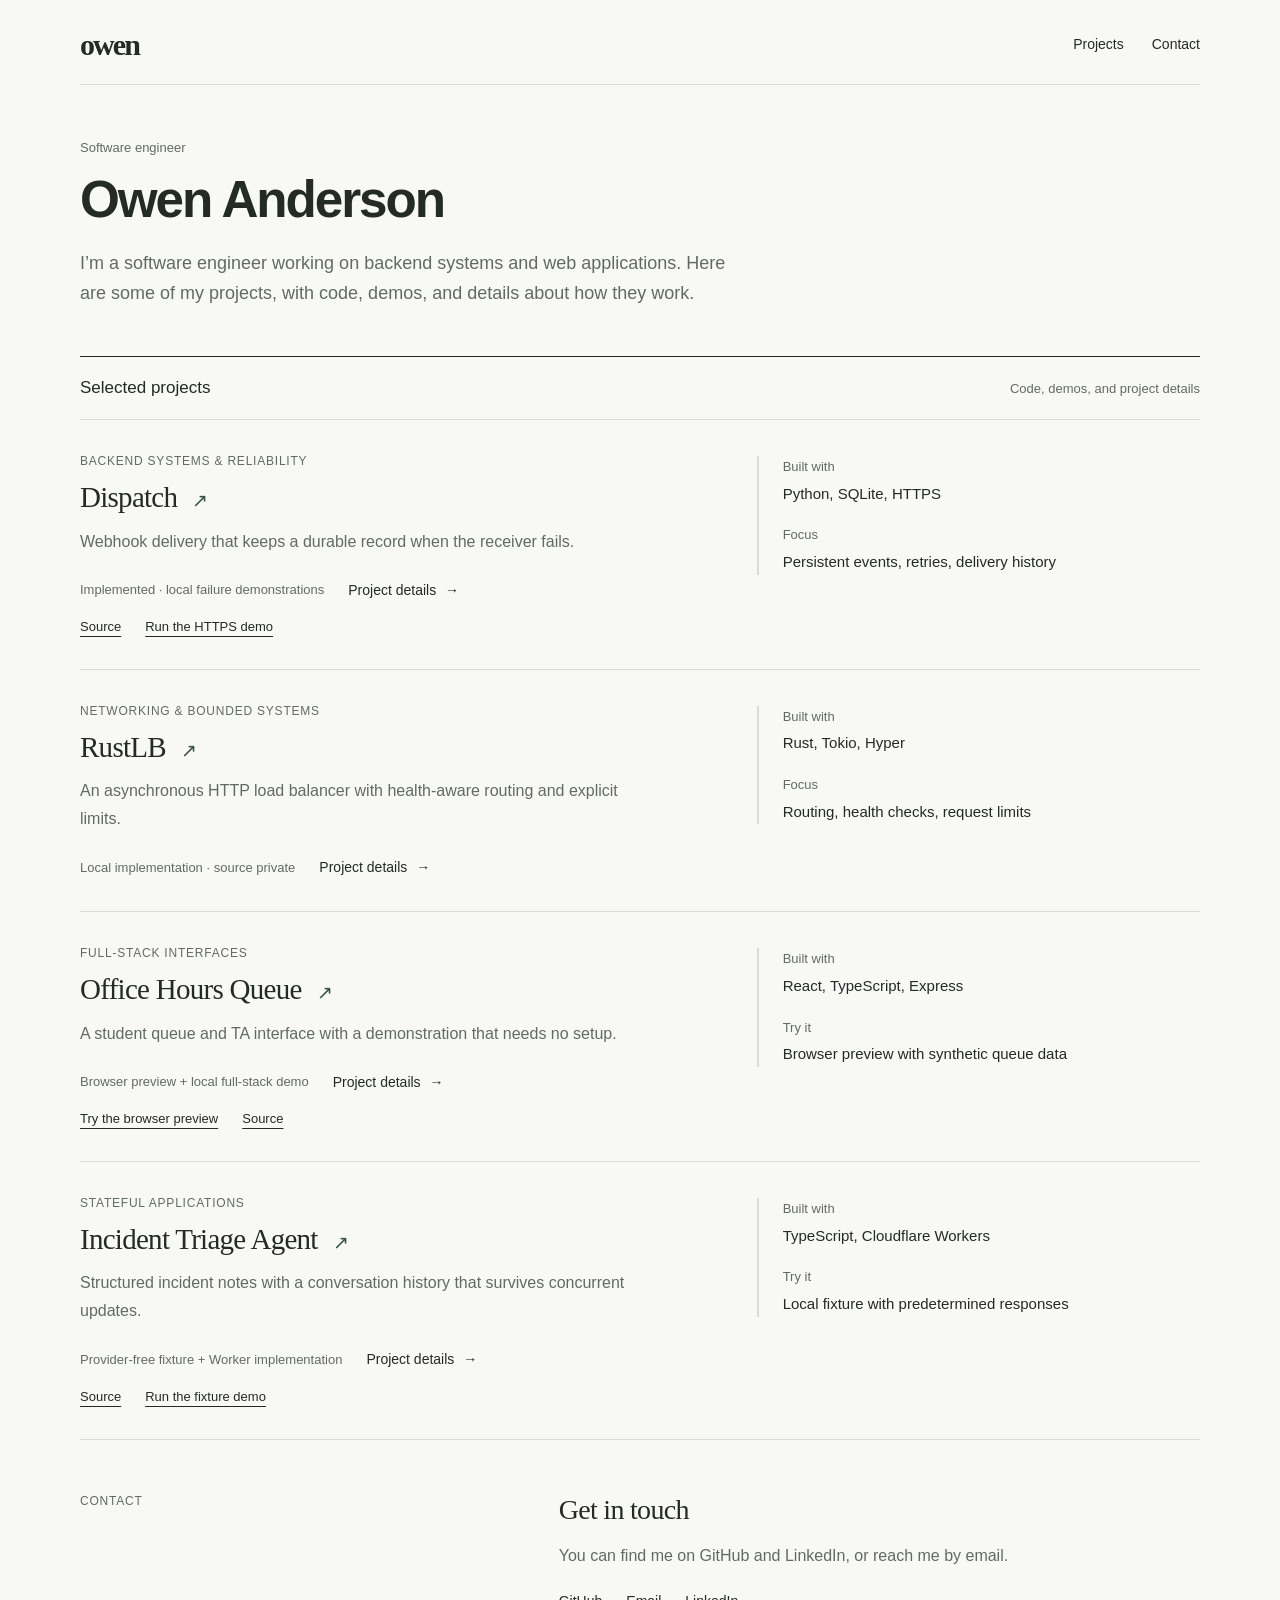
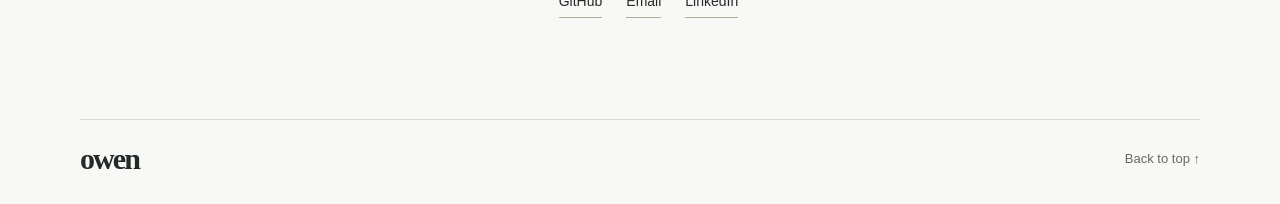
==== commit 2ecf5808: "Simplify portfolio introduction and remove decorative flows" ====
--- a/index.html
+++ b/index.html
@@ -1,6 +1,5 @@
 <!doctype html>
-<html lang="en"><head><meta charset="utf-8"><meta name="viewport" content="width=device-width, initial-scale=1"><meta name="color-scheme" content="light"><meta name="description" content="Software projects, engineering notes, and an interest in how things work."><meta property="og:title" content="Owen — Software engineer"><meta property="og:description" content="Software projects, engineering notes, and an interest in how things work."><meta property="og:type" content="website"><title>Owen — Software engineer</title><link rel="icon" href="/favicon.svg" type="image/svg+xml"><link rel="stylesheet" href="/styles.css"></head><body><a class="skip" href="#main">Skip to content</a><header class="site-header"><a class="wordmark" href="/" aria-label="Owen, home">owen<span class="wordmark-dot">.</span></a><nav aria-label="Main navigation"><a href="#projects">Projects</a><a href="#background">Background</a><a href="#elsewhere">Contact</a></nav><span class="header-note">A personal index</span></header>
-<main id="main"><div id="top"></div><section class="intro" aria-labelledby="intro-title"><div class="intro-caption"><span>Software engineer</span><span class="small-rule"></span><span>Builder, by inclination</span></div><h1 id="intro-title">Curious about how things work.<br><em>Happiest building them.</em></h1><div class="intro-bottom"><p>I’m Owen. I’m interested in the systems behind useful software — how they fit together, where they break, and what makes them better.</p><a class="text-link" href="#projects">A few things I’ve been working on <span aria-hidden="true">↓</span></a></div></section>
-<section class="projects" id="projects" aria-labelledby="projects-title"><div class="section-heading"><h2 id="projects-title">Selected projects</h2><span>A closer look at the work <span class="count">04</span></span></div><article class="project-row"><div class="project-number">01</div><div class="project-copy"><p class="eyebrow">Backend systems &amp; reliability</p><h3><a href="/projects/dispatch/">Dispatch<span class="project-arrow" aria-hidden="true">↗</span></a></h3><p class="project-description">Webhook delivery that keeps a durable record when the receiver fails.</p><div class="project-meta"><span>Implemented · local failure demonstrations</span><a href="/projects/dispatch/" aria-label="Read Dispatch">Read the notes <span aria-hidden="true">→</span></a></div><div class="project-links"><a href="https://github.com/owanden/dispatch">Source</a><a href="https://github.com/owanden/dispatch#run-the-demo">Run the HTTPS demo</a></div></div><div class="project-visual delivery-visual" aria-hidden="true"><div class="delivery-label">Durable delivery</div><div class="delivery-flow"><span>Persist</span><b>→</b><span>Attempt</span><b>→</b><span>Record</span></div><div class="delivery-retry">failure ↳ schedule a bounded retry</div></div></article><article class="project-row"><div class="project-number">02</div><div class="project-copy"><p class="eyebrow">Networking &amp; bounded systems</p><h3><a href="/projects/rustlb/">RustLB<span class="project-arrow" aria-hidden="true">↗</span></a></h3><p class="project-description">An asynchronous HTTP load balancer with health-aware routing and explicit limits.</p><div class="project-meta"><span>Local implementation · source private</span><a href="/projects/rustlb/" aria-label="Read RustLB">Read the notes <span aria-hidden="true">→</span></a></div></div><div class="project-visual delivery-visual" aria-hidden="true"><div class="delivery-label">Bounded HTTP forwarding</div><div class="delivery-flow"><span>Admit</span><b>→</b><span>Select</span><b>→</b><span>Forward</span></div><div class="delivery-retry">unhealthy or overloaded ↳ reject</div></div></article><article class="project-row"><div class="project-number">03</div><div class="project-copy"><p class="eyebrow">Full-stack interfaces</p><h3><a href="/projects/office-hours-queue/">Office Hours Queue<span class="project-arrow" aria-hidden="true">↗</span></a></h3><p class="project-description">A student queue and TA interface with a demonstration that needs no setup.</p><div class="project-meta"><span>Browser preview + local full-stack demo</span><a href="/projects/office-hours-queue/" aria-label="Read Office Hours Queue">Read the notes <span aria-hidden="true">→</span></a></div><div class="project-links"><a href="https://owanden.github.io/demos/office-hours-queue/">Try the browser preview</a><a href="https://github.com/owanden/OH-Queue">Source</a></div></div><div class="project-visual delivery-visual" aria-hidden="true"><div class="delivery-label">Office hours workflow</div><div class="delivery-flow"><span>Guest</span><b>→</b><span>Queue</span><b>→</b><span>TA</span></div><div class="delivery-retry">browser preview ↳ synthetic state in one tab</div></div></article><article class="project-row"><div class="project-number">04</div><div class="project-copy"><p class="eyebrow">Stateful applications</p><h3><a href="/projects/incident-triage/">Incident Triage Agent<span class="project-arrow" aria-hidden="true">↗</span></a></h3><p class="project-description">Structured incident notes with a conversation history that survives concurrent updates.</p><div class="project-meta"><span>Provider-free fixture + Worker implementation</span><a href="/projects/incident-triage/" aria-label="Read Incident Triage Agent">Read the notes <span aria-hidden="true">→</span></a></div><div class="project-links"><a href="https://github.com/owanden/cf_ai_incident_triage_agent">Source</a><a href="https://github.com/owanden/cf_ai_incident_triage_agent#run-the-fixture-demo">Run the fixture demo</a></div></div><div class="project-visual delivery-visual" aria-hidden="true"><div class="delivery-label">Structured incident state</div><div class="delivery-flow"><span>Validate</span><b>→</b><span>Generate</span><b>→</b><span>Append</span></div><div class="delivery-retry">failed generation ↳ no saved turn</div></div></article></section>
-<section class="background" id="background" aria-labelledby="background-title"><div><p class="eyebrow">Beyond personal projects</p><h2 id="background-title">Work, in context.</h2></div><div class="background-body"><p class="lead">Some engineering work can be explained, but can’t be shared.</p><p>My professional interests center on reliable systems and useful developer tools. For work that isn’t public, there’s still a conversation to have about the problem, the constraints, and the decisions.</p><div class="work-topics"><div><h3>Reliability</h3><p>Failure, recovery, and the behavior of systems under real constraints.</p></div><div><h3>Developer tooling</h3><p>Making repeated work clearer, more consistent, and easier to reason about.</p></div></div><p class="privacy-note">Professional source code, internal diagrams, and proprietary details stay private.</p></div></section>
-<section class="elsewhere" id="elsewhere" aria-labelledby="elsewhere-title"><p class="eyebrow">Elsewhere</p><div><h2 id="elsewhere-title">A direct line.</h2><p>Source, runnable demonstrations and technical records are linked with each project.</p><div class="case-links"><a class="text-link" href="https://github.com/owanden">GitHub</a><a class="text-link" href="mailto:owen.anderson.r@gmail.com">Email</a><a class="text-link" href="https://www.linkedin.com/in/owen-anderson-4a5971244">LinkedIn</a></div></div></section></main><footer class="site-footer"><a class="wordmark" href="/">owen<span class="wordmark-dot">.</span></a><p>Always a work in progress.</p><a href="#top">Back to top <span aria-hidden="true">↑</span></a></footer></body></html>+<html lang="en"><head><meta charset="utf-8"><meta name="viewport" content="width=device-width, initial-scale=1"><meta name="color-scheme" content="light"><meta name="description" content="Software projects, engineering notes, and an interest in how things work."><meta property="og:title" content="Owen — Software engineer"><meta property="og:description" content="Software projects, engineering notes, and an interest in how things work."><meta property="og:type" content="website"><title>Owen — Software engineer</title><link rel="icon" href="/favicon.svg" type="image/svg+xml"><link rel="stylesheet" href="/styles.css?v=b7c8b511afab"></head><body><a class="skip" href="#main">Skip to content</a><header class="site-header"><a class="wordmark" href="/" aria-label="Owen, home">owen</a><nav aria-label="Main navigation"><a href="#projects">Projects</a><a href="#elsewhere">Contact</a></nav></header>
+<main id="main"><div id="top"></div><section class="intro" aria-labelledby="intro-title"><p class="intro-caption">Software engineer</p><h1 id="intro-title">Owen Anderson</h1><p class="intro-description">I’m a software engineer working on backend systems and web applications. Here are some of my projects, with code, demos, and details about how they work.</p></section>
+<section class="projects" id="projects" aria-labelledby="projects-title"><div class="section-heading"><h2 id="projects-title">Selected projects</h2><span>Code, demos, and project details</span></div><article class="project-row"><div class="project-copy"><p class="eyebrow">Backend systems &amp; reliability</p><h3><a href="/projects/dispatch/">Dispatch<span class="project-arrow" aria-hidden="true">↗</span></a></h3><p class="project-description">Webhook delivery that keeps a durable record when the receiver fails.</p><div class="project-meta"><span>Implemented · local failure demonstrations</span><a href="/projects/dispatch/" aria-label="Read Dispatch">Project details <span aria-hidden="true">→</span></a></div><div class="project-links"><a href="https://github.com/owanden/dispatch">Source</a><a href="https://github.com/owanden/dispatch#run-the-demo">Run the HTTPS demo</a></div></div><dl class="project-facts"><div><dt>Built with</dt><dd>Python, SQLite, HTTPS</dd></div><div><dt>Focus</dt><dd>Persistent events, retries, delivery history</dd></div></dl></article><article class="project-row"><div class="project-copy"><p class="eyebrow">Networking &amp; bounded systems</p><h3><a href="/projects/rustlb/">RustLB<span class="project-arrow" aria-hidden="true">↗</span></a></h3><p class="project-description">An asynchronous HTTP load balancer with health-aware routing and explicit limits.</p><div class="project-meta"><span>Local implementation · source private</span><a href="/projects/rustlb/" aria-label="Read RustLB">Project details <span aria-hidden="true">→</span></a></div></div><dl class="project-facts"><div><dt>Built with</dt><dd>Rust, Tokio, Hyper</dd></div><div><dt>Focus</dt><dd>Routing, health checks, request limits</dd></div></dl></article><article class="project-row"><div class="project-copy"><p class="eyebrow">Full-stack interfaces</p><h3><a href="/projects/office-hours-queue/">Office Hours Queue<span class="project-arrow" aria-hidden="true">↗</span></a></h3><p class="project-description">A student queue and TA interface with a demonstration that needs no setup.</p><div class="project-meta"><span>Browser preview + local full-stack demo</span><a href="/projects/office-hours-queue/" aria-label="Read Office Hours Queue">Project details <span aria-hidden="true">→</span></a></div><div class="project-links"><a href="https://owanden.github.io/demos/office-hours-queue/">Try the browser preview</a><a href="https://github.com/owanden/OH-Queue">Source</a></div></div><dl class="project-facts"><div><dt>Built with</dt><dd>React, TypeScript, Express</dd></div><div><dt>Try it</dt><dd>Browser preview with synthetic queue data</dd></div></dl></article><article class="project-row"><div class="project-copy"><p class="eyebrow">Stateful applications</p><h3><a href="/projects/incident-triage/">Incident Triage Agent<span class="project-arrow" aria-hidden="true">↗</span></a></h3><p class="project-description">Structured incident notes with a conversation history that survives concurrent updates.</p><div class="project-meta"><span>Provider-free fixture + Worker implementation</span><a href="/projects/incident-triage/" aria-label="Read Incident Triage Agent">Project details <span aria-hidden="true">→</span></a></div><div class="project-links"><a href="https://github.com/owanden/cf_ai_incident_triage_agent">Source</a><a href="https://github.com/owanden/cf_ai_incident_triage_agent#run-the-fixture-demo">Run the fixture demo</a></div></div><dl class="project-facts"><div><dt>Built with</dt><dd>TypeScript, Cloudflare Workers</dd></div><div><dt>Try it</dt><dd>Local fixture with predetermined responses</dd></div></dl></article></section>
+<section class="elsewhere" id="elsewhere" aria-labelledby="elsewhere-title"><p class="eyebrow">Contact</p><div><h2 id="elsewhere-title">Get in touch</h2><p>You can find me on GitHub and LinkedIn, or reach me by email.</p><div class="case-links"><a class="text-link" href="https://github.com/owanden">GitHub</a><a class="text-link" href="mailto:owen.anderson.r@gmail.com">Email</a><a class="text-link" href="https://www.linkedin.com/in/owen-anderson-4a5971244">LinkedIn</a></div></div></section></main><footer class="site-footer"><a class="wordmark" href="/">owen</a><a href="#top">Back to top <span aria-hidden="true">↑</span></a></footer></body></html>
--- a/styles.css
+++ b/styles.css
@@ -147,3 +147,27 @@
   .project-meta { flex-wrap: wrap; gap: 10px 24px; }
   .delivery-retry { text-align: center; }
 }
+
+@layer layout {
+  .site-header { justify-content: space-between; }
+  .intro { padding: 52px 0 48px; }
+  .intro h1 { font-family: var(--sans); font-weight: 650; font-size: clamp(2.2rem, 4vw, 3.3rem); letter-spacing: -.04em; margin: 12px 0 18px; }
+  .intro-description { max-width: 660px; font-size: 18px; color: var(--muted); }
+  .project-row { grid-template-columns: minmax(0, 1.4fr) minmax(0, 1fr); gap: 56px; align-items: start; padding: 32px 0; }
+  .project-copy { padding-right: 0; }
+  .project-description { max-width: 560px; }
+  .project-facts { margin: 4px 0 0; padding-left: 24px; border-left: 2px solid var(--line); }
+  .project-facts div + div { margin-top: 18px; }
+  .project-facts dt { font-size: 13px; color: var(--muted); }
+  .project-facts dd { margin: 4px 0 0; font-size: 15px; }
+  .case-body > section:first-child h2 { margin-top: 0; }
+}
+@layer responsive {
+  @media (max-width: 700px) {
+    .intro { padding: 36px 0; }
+    .intro-description { font-size: 16px; }
+    .project-row { grid-template-columns: 1fr; gap: 24px; }
+    .project-facts { padding-left: 16px; }
+    .section-heading > span { display: none; }
+  }
+}
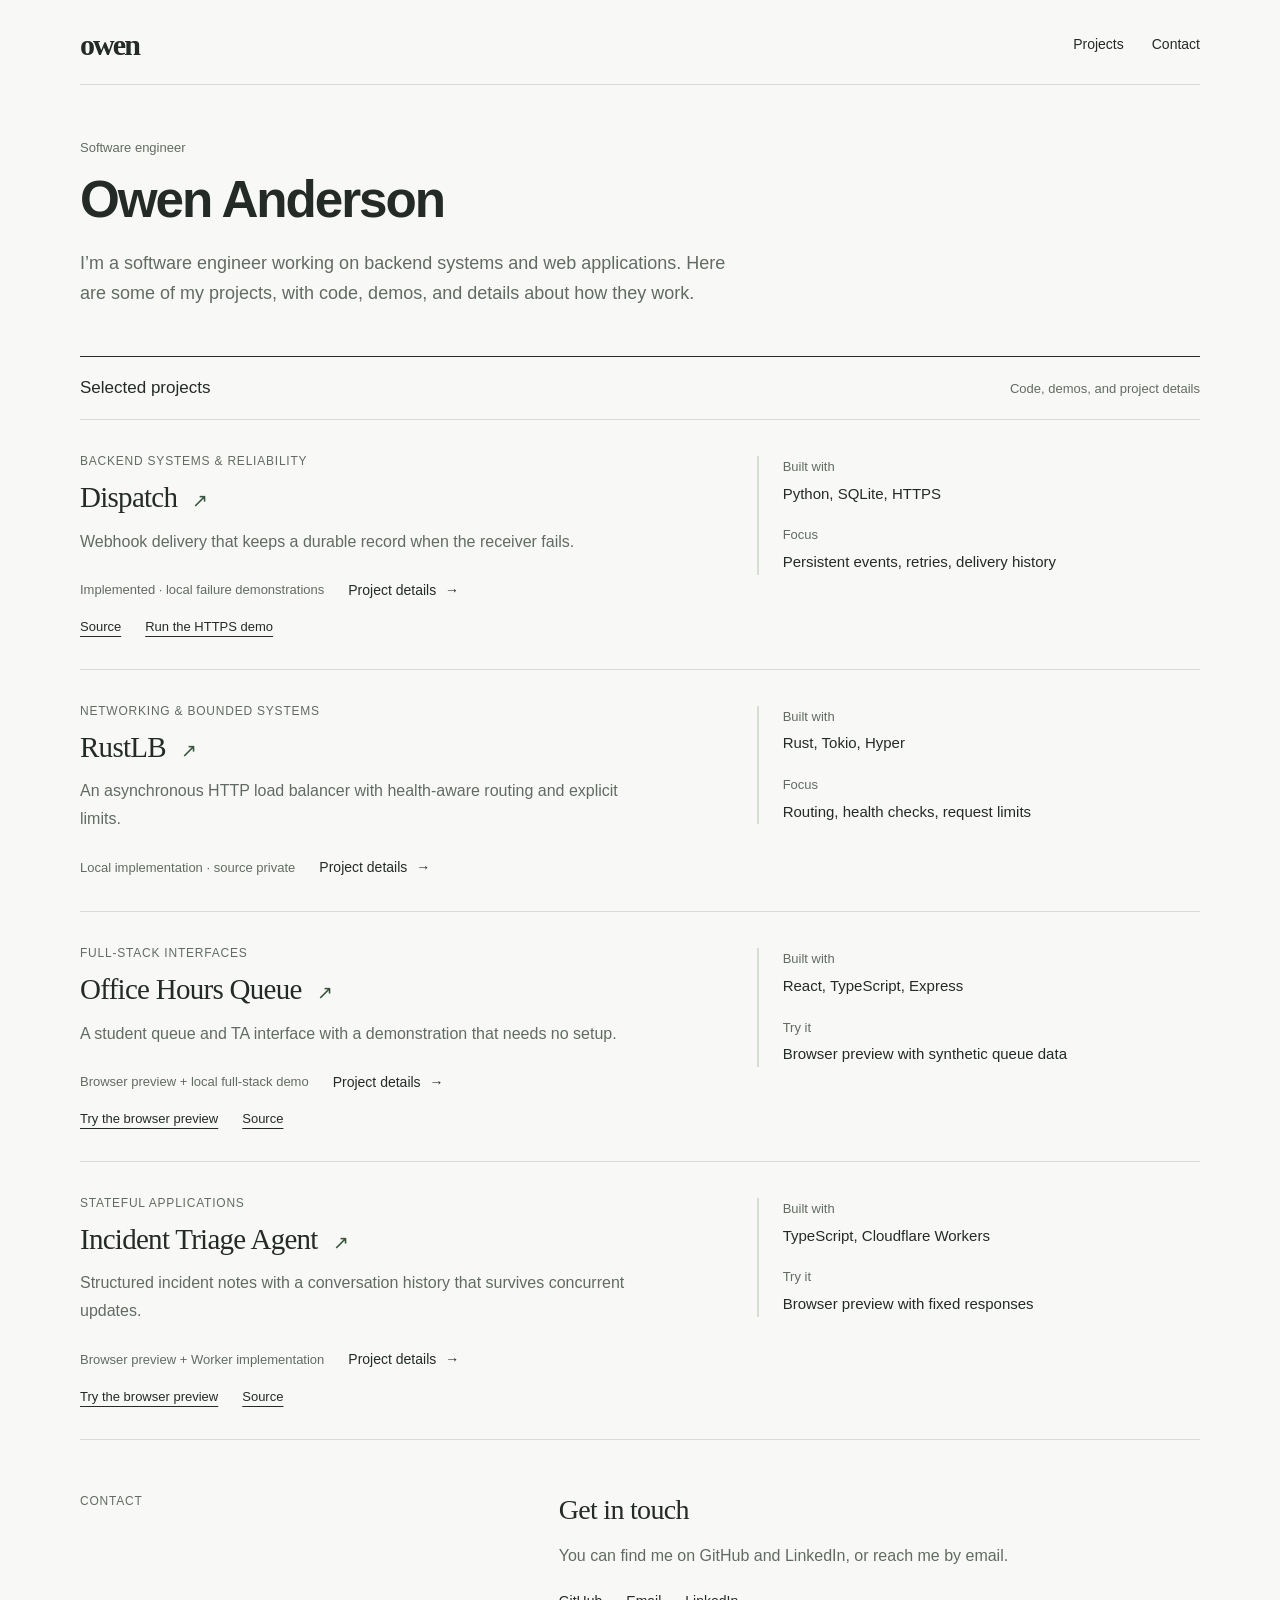
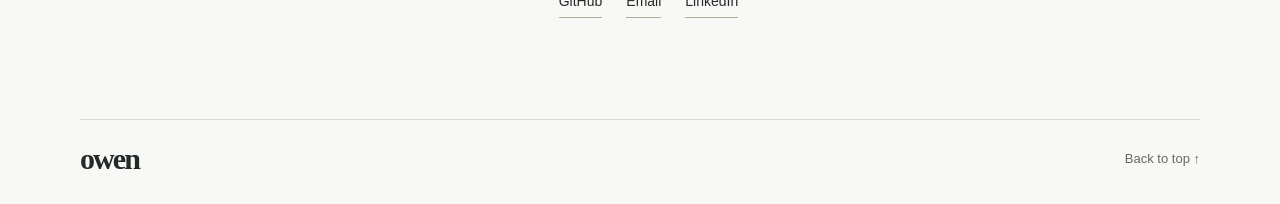
==== commit fc10cd9f: "Publish incident triage browser preview" ====
--- a/index.html
+++ b/index.html
@@ -1,5 +1,5 @@
 <!doctype html>
 <html lang="en"><head><meta charset="utf-8"><meta name="viewport" content="width=device-width, initial-scale=1"><meta name="color-scheme" content="light"><meta name="description" content="Software projects, engineering notes, and an interest in how things work."><meta property="og:title" content="Owen — Software engineer"><meta property="og:description" content="Software projects, engineering notes, and an interest in how things work."><meta property="og:type" content="website"><title>Owen — Software engineer</title><link rel="icon" href="/favicon.svg" type="image/svg+xml"><link rel="stylesheet" href="/styles.css?v=b7c8b511afab"></head><body><a class="skip" href="#main">Skip to content</a><header class="site-header"><a class="wordmark" href="/" aria-label="Owen, home">owen</a><nav aria-label="Main navigation"><a href="#projects">Projects</a><a href="#elsewhere">Contact</a></nav></header>
 <main id="main"><div id="top"></div><section class="intro" aria-labelledby="intro-title"><p class="intro-caption">Software engineer</p><h1 id="intro-title">Owen Anderson</h1><p class="intro-description">I’m a software engineer working on backend systems and web applications. Here are some of my projects, with code, demos, and details about how they work.</p></section>
-<section class="projects" id="projects" aria-labelledby="projects-title"><div class="section-heading"><h2 id="projects-title">Selected projects</h2><span>Code, demos, and project details</span></div><article class="project-row"><div class="project-copy"><p class="eyebrow">Backend systems &amp; reliability</p><h3><a href="/projects/dispatch/">Dispatch<span class="project-arrow" aria-hidden="true">↗</span></a></h3><p class="project-description">Webhook delivery that keeps a durable record when the receiver fails.</p><div class="project-meta"><span>Implemented · local failure demonstrations</span><a href="/projects/dispatch/" aria-label="Read Dispatch">Project details <span aria-hidden="true">→</span></a></div><div class="project-links"><a href="https://github.com/owanden/dispatch">Source</a><a href="https://github.com/owanden/dispatch#run-the-demo">Run the HTTPS demo</a></div></div><dl class="project-facts"><div><dt>Built with</dt><dd>Python, SQLite, HTTPS</dd></div><div><dt>Focus</dt><dd>Persistent events, retries, delivery history</dd></div></dl></article><article class="project-row"><div class="project-copy"><p class="eyebrow">Networking &amp; bounded systems</p><h3><a href="/projects/rustlb/">RustLB<span class="project-arrow" aria-hidden="true">↗</span></a></h3><p class="project-description">An asynchronous HTTP load balancer with health-aware routing and explicit limits.</p><div class="project-meta"><span>Local implementation · source private</span><a href="/projects/rustlb/" aria-label="Read RustLB">Project details <span aria-hidden="true">→</span></a></div></div><dl class="project-facts"><div><dt>Built with</dt><dd>Rust, Tokio, Hyper</dd></div><div><dt>Focus</dt><dd>Routing, health checks, request limits</dd></div></dl></article><article class="project-row"><div class="project-copy"><p class="eyebrow">Full-stack interfaces</p><h3><a href="/projects/office-hours-queue/">Office Hours Queue<span class="project-arrow" aria-hidden="true">↗</span></a></h3><p class="project-description">A student queue and TA interface with a demonstration that needs no setup.</p><div class="project-meta"><span>Browser preview + local full-stack demo</span><a href="/projects/office-hours-queue/" aria-label="Read Office Hours Queue">Project details <span aria-hidden="true">→</span></a></div><div class="project-links"><a href="https://owanden.github.io/demos/office-hours-queue/">Try the browser preview</a><a href="https://github.com/owanden/OH-Queue">Source</a></div></div><dl class="project-facts"><div><dt>Built with</dt><dd>React, TypeScript, Express</dd></div><div><dt>Try it</dt><dd>Browser preview with synthetic queue data</dd></div></dl></article><article class="project-row"><div class="project-copy"><p class="eyebrow">Stateful applications</p><h3><a href="/projects/incident-triage/">Incident Triage Agent<span class="project-arrow" aria-hidden="true">↗</span></a></h3><p class="project-description">Structured incident notes with a conversation history that survives concurrent updates.</p><div class="project-meta"><span>Provider-free fixture + Worker implementation</span><a href="/projects/incident-triage/" aria-label="Read Incident Triage Agent">Project details <span aria-hidden="true">→</span></a></div><div class="project-links"><a href="https://github.com/owanden/cf_ai_incident_triage_agent">Source</a><a href="https://github.com/owanden/cf_ai_incident_triage_agent#run-the-fixture-demo">Run the fixture demo</a></div></div><dl class="project-facts"><div><dt>Built with</dt><dd>TypeScript, Cloudflare Workers</dd></div><div><dt>Try it</dt><dd>Local fixture with predetermined responses</dd></div></dl></article></section>
+<section class="projects" id="projects" aria-labelledby="projects-title"><div class="section-heading"><h2 id="projects-title">Selected projects</h2><span>Code, demos, and project details</span></div><article class="project-row"><div class="project-copy"><p class="eyebrow">Backend systems &amp; reliability</p><h3><a href="/projects/dispatch/">Dispatch<span class="project-arrow" aria-hidden="true">↗</span></a></h3><p class="project-description">Webhook delivery that keeps a durable record when the receiver fails.</p><div class="project-meta"><span>Implemented · local failure demonstrations</span><a href="/projects/dispatch/" aria-label="Read Dispatch">Project details <span aria-hidden="true">→</span></a></div><div class="project-links"><a href="https://github.com/owanden/dispatch">Source</a><a href="https://github.com/owanden/dispatch#run-the-demo">Run the HTTPS demo</a></div></div><dl class="project-facts"><div><dt>Built with</dt><dd>Python, SQLite, HTTPS</dd></div><div><dt>Focus</dt><dd>Persistent events, retries, delivery history</dd></div></dl></article><article class="project-row"><div class="project-copy"><p class="eyebrow">Networking &amp; bounded systems</p><h3><a href="/projects/rustlb/">RustLB<span class="project-arrow" aria-hidden="true">↗</span></a></h3><p class="project-description">An asynchronous HTTP load balancer with health-aware routing and explicit limits.</p><div class="project-meta"><span>Local implementation · source private</span><a href="/projects/rustlb/" aria-label="Read RustLB">Project details <span aria-hidden="true">→</span></a></div></div><dl class="project-facts"><div><dt>Built with</dt><dd>Rust, Tokio, Hyper</dd></div><div><dt>Focus</dt><dd>Routing, health checks, request limits</dd></div></dl></article><article class="project-row"><div class="project-copy"><p class="eyebrow">Full-stack interfaces</p><h3><a href="/projects/office-hours-queue/">Office Hours Queue<span class="project-arrow" aria-hidden="true">↗</span></a></h3><p class="project-description">A student queue and TA interface with a demonstration that needs no setup.</p><div class="project-meta"><span>Browser preview + local full-stack demo</span><a href="/projects/office-hours-queue/" aria-label="Read Office Hours Queue">Project details <span aria-hidden="true">→</span></a></div><div class="project-links"><a href="https://owanden.github.io/demos/office-hours-queue/">Try the browser preview</a><a href="https://github.com/owanden/OH-Queue">Source</a></div></div><dl class="project-facts"><div><dt>Built with</dt><dd>React, TypeScript, Express</dd></div><div><dt>Try it</dt><dd>Browser preview with synthetic queue data</dd></div></dl></article><article class="project-row"><div class="project-copy"><p class="eyebrow">Stateful applications</p><h3><a href="/projects/incident-triage/">Incident Triage Agent<span class="project-arrow" aria-hidden="true">↗</span></a></h3><p class="project-description">Structured incident notes with a conversation history that survives concurrent updates.</p><div class="project-meta"><span>Browser preview + Worker implementation</span><a href="/projects/incident-triage/" aria-label="Read Incident Triage Agent">Project details <span aria-hidden="true">→</span></a></div><div class="project-links"><a href="https://owanden.github.io/demos/incident-triage/">Try the browser preview</a><a href="https://github.com/owanden/cf_ai_incident_triage_agent">Source</a></div></div><dl class="project-facts"><div><dt>Built with</dt><dd>TypeScript, Cloudflare Workers</dd></div><div><dt>Try it</dt><dd>Browser preview with fixed responses</dd></div></dl></article></section>
 <section class="elsewhere" id="elsewhere" aria-labelledby="elsewhere-title"><p class="eyebrow">Contact</p><div><h2 id="elsewhere-title">Get in touch</h2><p>You can find me on GitHub and LinkedIn, or reach me by email.</p><div class="case-links"><a class="text-link" href="https://github.com/owanden">GitHub</a><a class="text-link" href="mailto:owen.anderson.r@gmail.com">Email</a><a class="text-link" href="https://www.linkedin.com/in/owen-anderson-4a5971244">LinkedIn</a></div></div></section></main><footer class="site-footer"><a class="wordmark" href="/">owen</a><a href="#top">Back to top <span aria-hidden="true">↑</span></a></footer></body></html>
